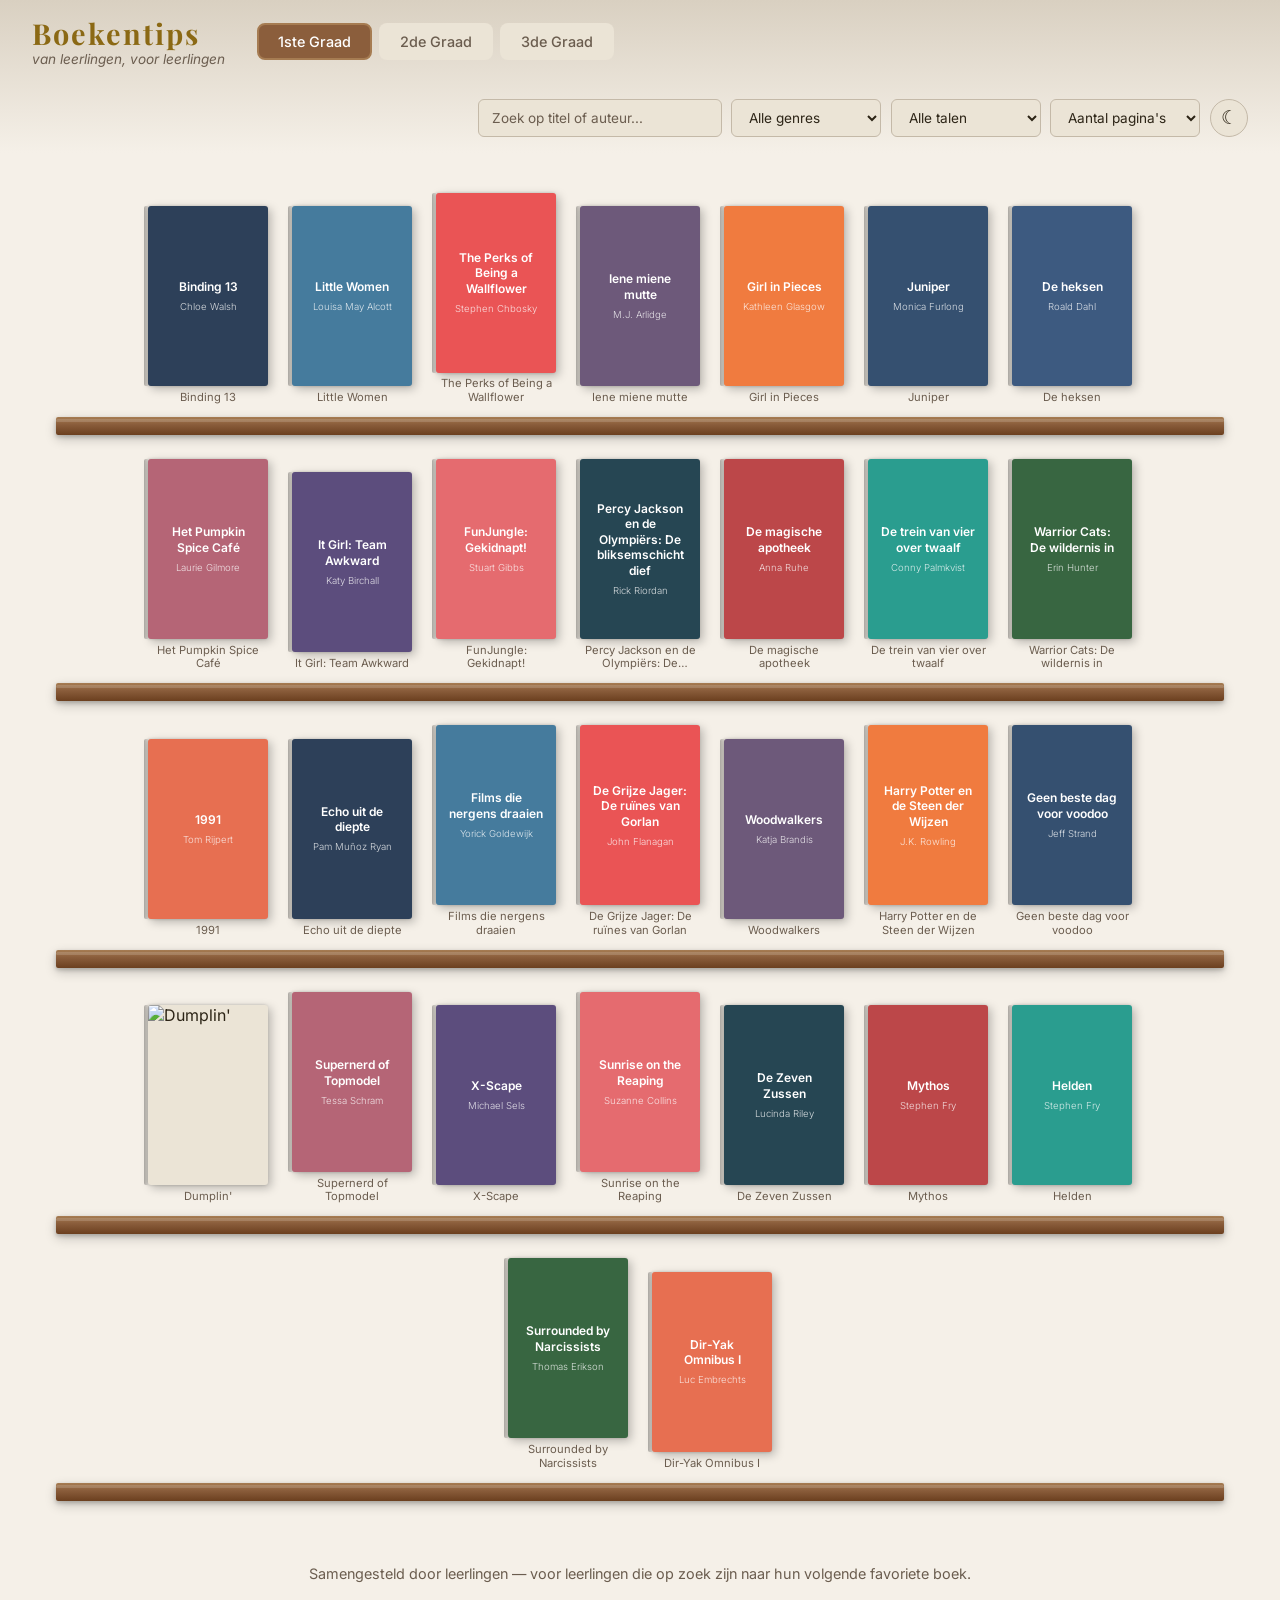
==== index.html @ bcfa1c37 "Initial commit: bookshelf project with dark/light theme and filters" ====
<!DOCTYPE html>
<html lang="nl">
<head>
    <meta charset="UTF-8">
    <meta name="viewport" content="width=device-width, initial-scale=1.0">
    <title>Boekentips van leerlingen voor leerlingen</title>
    <link rel="preconnect" href="https://fonts.googleapis.com">
    <link href="https://fonts.googleapis.com/css2?family=Playfair+Display:wght@400;700&family=Inter:wght@300;400;500;600&display=swap" rel="stylesheet">
    <link rel="stylesheet" href="style.css">
</head>
<body>
    <header>
        <div class="header-left">
            <h1>Boekentips</h1>
            <p class="subtitle">van leerlingen, voor leerlingen</p>
        </div>

        <nav class="grade-tabs">
            <button class="tab active" data-grade="graad_1">1ste Graad</button>
            <button class="tab" data-grade="graad_2">2de Graad</button>
            <button class="tab" data-grade="graad_3">3de Graad</button>
        </nav>

        <div class="filters">
            <input type="text" id="search" placeholder="Zoek op titel of auteur..." autocomplete="off">
            <select id="genre-filter">
                <option value="">Alle genres</option>
            </select>
            <select id="language-filter">
                <option value="">Alle talen</option>
            </select>
            <select id="pages-filter">
                <option value="">Aantal pagina's</option>
                <option value="0-199">&lt; 200</option>
                <option value="200-300">200 – 300</option>
                <option value="300-400">300 – 400</option>
                <option value="401-99999">&gt; 400</option>
            </select>
            <button class="theme-toggle" id="theme-toggle" aria-label="Wissel tussen licht en donker thema" title="Thema wisselen">
                &#9790;
            </button>
        </div>
    </header>

    <div class="bookshelf-container">
        <div class="bookshelf" id="bookshelf">
            <!-- Books will be rendered here by JS -->
        </div>
    </div>

    <!-- Book detail modal -->
    <div class="modal-overlay" id="modal-overlay">
        <div class="modal" id="modal">
            <button class="modal-close" id="modal-close">&times;</button>
            <div class="modal-content">
                <div class="modal-cover">
                    <img id="modal-cover-img" src="" alt="Cover">
                </div>
                <div class="modal-info">
                    <h2 id="modal-title"></h2>
                    <p class="modal-author" id="modal-author"></p>
                    <div class="modal-meta">
                        <span class="meta-item" id="modal-pages"></span>
                        <span class="meta-item" id="modal-year"></span>
                        <span class="meta-item" id="modal-language"></span>
                    </div>
                    <div class="modal-genre" id="modal-genre"></div>
                    <p class="modal-synopsis" id="modal-synopsis"></p>
                    <p class="modal-publisher" id="modal-publisher"></p>
                    <p class="modal-isbn" id="modal-isbn"></p>
                </div>
            </div>
        </div>
    </div>

    <footer>
        <p>Samengesteld door leerlingen &mdash; voor leerlingen die op zoek zijn naar hun volgende favoriete boek.</p>
    </footer>

    <script src="data/graad_1.js"></script>
    <script src="data/graad_2.js"></script>
    <script src="data/graad_3.js"></script>
    <script src="app.js"></script>
</body>
</html>
---- style.css ----
* {
    margin: 0;
    padding: 0;
    box-sizing: border-box;
}

/* Dark theme (default) */
:root {
    color-scheme: light dark;
    --shelf-wood: #8B5E3C;
    --shelf-wood-dark: #6B3F1F;
    --shelf-wood-light: #A67C52;
    --bg: #1a1a2e;
    --bg-light: #16213e;
    --header-bg-start: #0f0f23;
    --text: #f0e6d3;
    --text-muted: #a89b8c;
    --accent: #e2b04a;
    --accent-hover: #f0c36d;
    --border: #333;
    --modal-border: #2a2a4a;
    --overlay-bg: rgba(0,0,0,0.75);
    --meta-bg: rgba(255,255,255,0.08);
    --close-hover-bg: rgba(255,255,255,0.1);
    --plank-shadow: rgba(0,0,0,0.4);
    --book-shadow: rgba(0,0,0,0.5);
}

/* Light theme */
[data-theme="light"] {
    --bg: #f5f0e8;
    --bg-light: #ebe4d6;
    --header-bg-start: #d9d0c1;
    --text: #2c2416;
    --text-muted: #6b5d4f;
    --accent: #8b6914;
    --accent-hover: #a57d1e;
    --border: #c4b9a8;
    --modal-border: #c4b9a8;
    --overlay-bg: rgba(0,0,0,0.45);
    --meta-bg: rgba(0,0,0,0.06);
    --close-hover-bg: rgba(0,0,0,0.08);
    --plank-shadow: rgba(0,0,0,0.2);
    --book-shadow: rgba(0,0,0,0.25);
}

/* Follow system preference when no explicit choice */
@media (prefers-color-scheme: light) {
    :root:not([data-theme="dark"]) {
        --bg: #f5f0e8;
        --bg-light: #ebe4d6;
        --header-bg-start: #d9d0c1;
        --text: #2c2416;
        --text-muted: #6b5d4f;
        --accent: #8b6914;
        --accent-hover: #a57d1e;
        --border: #c4b9a8;
        --modal-border: #c4b9a8;
        --overlay-bg: rgba(0,0,0,0.45);
        --meta-bg: rgba(0,0,0,0.06);
        --close-hover-bg: rgba(0,0,0,0.08);
        --plank-shadow: rgba(0,0,0,0.2);
        --book-shadow: rgba(0,0,0,0.25);
    }
}

body {
    font-family: 'Inter', sans-serif;
    background: var(--bg);
    color: var(--text);
    min-height: 100vh;
}

header {
    display: flex;
    align-items: center;
    gap: 2rem;
    padding: 1rem 2rem;
    background: linear-gradient(180deg, var(--header-bg-start) 0%, var(--bg) 100%);
    flex-wrap: wrap;
}

.header-left {
    flex-shrink: 0;
}

header h1 {
    font-family: 'Playfair Display', serif;
    font-size: 1.8rem;
    color: var(--accent);
    letter-spacing: 2px;
    line-height: 1.2;
}

.subtitle {
    font-size: 0.85rem;
    color: var(--text-muted);
    font-style: italic;
}

/* Grade tabs */
.grade-tabs {
    display: flex;
    gap: 0.4rem;
    flex-shrink: 0;
}

.tab {
    background: var(--bg-light);
    color: var(--text-muted);
    border: 2px solid transparent;
    padding: 0.5rem 1.2rem;
    font-size: 0.9rem;
    font-family: 'Inter', sans-serif;
    font-weight: 500;
    border-radius: 8px;
    cursor: pointer;
    transition: all 0.2s;
    white-space: nowrap;
}

.tab:hover {
    color: var(--text);
    border-color: var(--shelf-wood-light);
}

.tab.active {
    background: var(--shelf-wood);
    color: #fff;
    border-color: var(--shelf-wood-light);
}

/* Filters */
.filters {
    display: flex;
    gap: 0.6rem;
    flex-wrap: wrap;
    margin-left: auto;
}

.filters input,
.filters select {
    background: var(--bg-light);
    color: var(--text);
    border: 1px solid var(--border);
    padding: 0.5rem 0.8rem;
    border-radius: 6px;
    font-size: 0.85rem;
    font-family: 'Inter', sans-serif;
    min-width: 150px;
}

.filters input::placeholder {
    color: var(--text-muted);
}

.filters input:focus,
.filters select:focus {
    outline: none;
    border-color: var(--accent);
}

/* Theme toggle */
.theme-toggle {
    background: var(--bg-light);
    border: 1px solid var(--border);
    color: var(--text);
    width: 38px;
    height: 38px;
    border-radius: 50%;
    cursor: pointer;
    display: flex;
    align-items: center;
    justify-content: center;
    font-size: 1.2rem;
    flex-shrink: 0;
    transition: background 0.2s, border-color 0.2s;
    line-height: 1;
}

.theme-toggle:hover {
    border-color: var(--accent);
}

/* Bookshelf */
.bookshelf-container {
    max-width: 1200px;
    margin: 1rem auto;
    padding: 0 1rem;
}

.bookshelf {
    display: flex;
    flex-wrap: wrap;
    gap: 0;
    position: relative;
}

/* Shelf row */
.shelf-row {
    width: 100%;
    display: flex;
    flex-direction: column;
    margin-bottom: 0;
}

.shelf-books {
    display: flex;
    flex-wrap: wrap;
    justify-content: center;
    gap: 1.5rem;
    padding: 1.5rem 2rem 0.8rem;
    min-height: 220px;
    align-items: flex-end;
}

.shelf-plank {
    width: 100%;
    height: 18px;
    background: linear-gradient(180deg, var(--shelf-wood-light) 0%, var(--shelf-wood) 40%, var(--shelf-wood-dark) 100%);
    border-radius: 2px;
    box-shadow: 0 4px 12px var(--plank-shadow), 0 2px 4px var(--plank-shadow);
    position: relative;
}

.shelf-plank::after {
    content: '';
    position: absolute;
    top: 2px;
    left: 0;
    right: 0;
    height: 3px;
    background: rgba(255,255,255,0.15);
    border-radius: 2px;
}

/* Book card */
.book-card {
    width: 120px;
    cursor: pointer;
    transition: transform 0.25s ease;
    position: relative;
}

.book-card:hover {
    transform: translateY(-10px) scale(1.05);
    z-index: 10;
}

.book-cover {
    width: 120px;
    height: 180px;
    border-radius: 3px;
    box-shadow: 3px 3px 10px var(--book-shadow), -1px 0 3px rgba(0,0,0,0.2);
    object-fit: cover;
    display: block;
    background: var(--bg-light);
}

.book-spine {
    position: absolute;
    left: -4px;
    top: 0;
    width: 4px;
    height: 180px;
    background: linear-gradient(90deg, rgba(0,0,0,0.3), rgba(0,0,0,0.05));
    border-radius: 2px 0 0 2px;
}

.book-label {
    text-align: center;
    margin-top: 0.3rem;
    font-size: 0.7rem;
    color: var(--text-muted);
    line-height: 1.2;
    max-width: 120px;
    overflow: hidden;
    display: -webkit-box;
    -webkit-line-clamp: 2;
    -webkit-box-orient: vertical;
}

/* Placeholder cover for books without cover image */
.book-cover-placeholder {
    width: 120px;
    height: 180px;
    border-radius: 3px;
    box-shadow: 3px 3px 10px var(--book-shadow), -1px 0 3px rgba(0,0,0,0.2);
    display: flex;
    flex-direction: column;
    align-items: center;
    justify-content: center;
    padding: 0.8rem;
    text-align: center;
    font-size: 0.75rem;
    font-weight: 600;
    line-height: 1.3;
    color: #fff;
}

.placeholder-author {
    font-size: 0.6rem;
    font-weight: 300;
    margin-top: 0.4rem;
    opacity: 0.8;
}

/* Modal */
.modal-overlay {
    display: none;
    position: fixed;
    top: 0;
    left: 0;
    right: 0;
    bottom: 0;
    background: var(--overlay-bg);
    z-index: 1000;
    justify-content: center;
    align-items: center;
    padding: 2rem;
}

.modal-overlay.active {
    display: flex;
}

.modal {
    background: var(--bg-light);
    border-radius: 16px;
    max-width: 700px;
    width: 100%;
    max-height: 90vh;
    overflow-y: auto;
    position: relative;
    box-shadow: 0 20px 60px rgba(0,0,0,0.5);
    border: 1px solid var(--modal-border);
}

.modal-close {
    position: absolute;
    top: 1rem;
    right: 1rem;
    background: none;
    border: none;
    color: var(--text-muted);
    font-size: 1.8rem;
    cursor: pointer;
    z-index: 10;
    width: 36px;
    height: 36px;
    display: flex;
    align-items: center;
    justify-content: center;
    border-radius: 50%;
    transition: all 0.2s;
}

.modal-close:hover {
    background: var(--close-hover-bg);
    color: var(--text);
}

.modal-content {
    display: flex;
    gap: 2rem;
    padding: 2rem;
}

.modal-cover {
    flex-shrink: 0;
}

.modal-cover img {
    width: 180px;
    height: auto;
    border-radius: 6px;
    box-shadow: 4px 4px 16px rgba(0,0,0,0.4);
}

.modal-info {
    flex: 1;
    min-width: 0;
}

.modal-info h2 {
    font-family: 'Playfair Display', serif;
    font-size: 1.6rem;
    color: var(--accent);
    margin-bottom: 0.3rem;
    line-height: 1.3;
}

.modal-author {
    font-size: 1.05rem;
    color: var(--text-muted);
    margin-bottom: 1rem;
}

.modal-meta {
    display: flex;
    gap: 1rem;
    flex-wrap: wrap;
    margin-bottom: 1rem;
}

.meta-item {
    background: var(--meta-bg);
    padding: 0.3rem 0.8rem;
    border-radius: 20px;
    font-size: 0.85rem;
    color: var(--text-muted);
}

.meta-item:empty {
    display: none;
}

.modal-genre {
    margin-bottom: 1rem;
}

.modal-genre span {
    display: inline-block;
    background: var(--shelf-wood);
    color: #fff;
    padding: 0.25rem 0.7rem;
    border-radius: 12px;
    font-size: 0.8rem;
    margin-right: 0.4rem;
    margin-bottom: 0.3rem;
}

.modal-synopsis {
    font-size: 0.95rem;
    line-height: 1.7;
    color: var(--text);
    margin-bottom: 1rem;
}

.modal-synopsis:empty {
    display: none;
}

.modal-publisher {
    font-size: 0.85rem;
    color: var(--text-muted);
    margin-bottom: 0.5rem;
}

.modal-publisher:empty {
    display: none;
}

.modal-isbn {
    font-size: 0.8rem;
    color: var(--text-muted);
}

.modal-isbn:empty {
    display: none;
}

/* No results */
.no-results {
    text-align: center;
    padding: 3rem;
    color: var(--text-muted);
    font-size: 1.1rem;
    width: 100%;
}

/* Footer */
footer {
    text-align: center;
    padding: 3rem 1rem;
    color: var(--text-muted);
    font-size: 0.9rem;
}

/* Responsive */
@media (max-width: 900px) {
    header {
        flex-direction: column;
        align-items: center;
        text-align: center;
        gap: 0.8rem;
        padding: 1rem;
    }

    .header-left {
        width: 100%;
    }

    .filters {
        margin-left: 0;
        justify-content: center;
    }
}

@media (max-width: 600px) {
    header h1 {
        font-size: 1.5rem;
    }

    .modal-content {
        flex-direction: column;
        align-items: center;
        text-align: center;
    }

    .modal-meta {
        justify-content: center;
    }

    .shelf-books {
        gap: 1rem;
        padding: 1rem;
    }

    .book-card {
        width: 90px;
    }

    .book-cover,
    .book-cover-placeholder {
        width: 90px;
        height: 135px;
    }

    .book-spine {
        height: 135px;
    }

    .book-label {
        max-width: 90px;
        font-size: 0.6rem;
    }

    .filters {
        flex-direction: column;
        align-items: center;
    }

    .filters input,
    .filters select {
        width: 100%;
        max-width: 300px;
    }
}
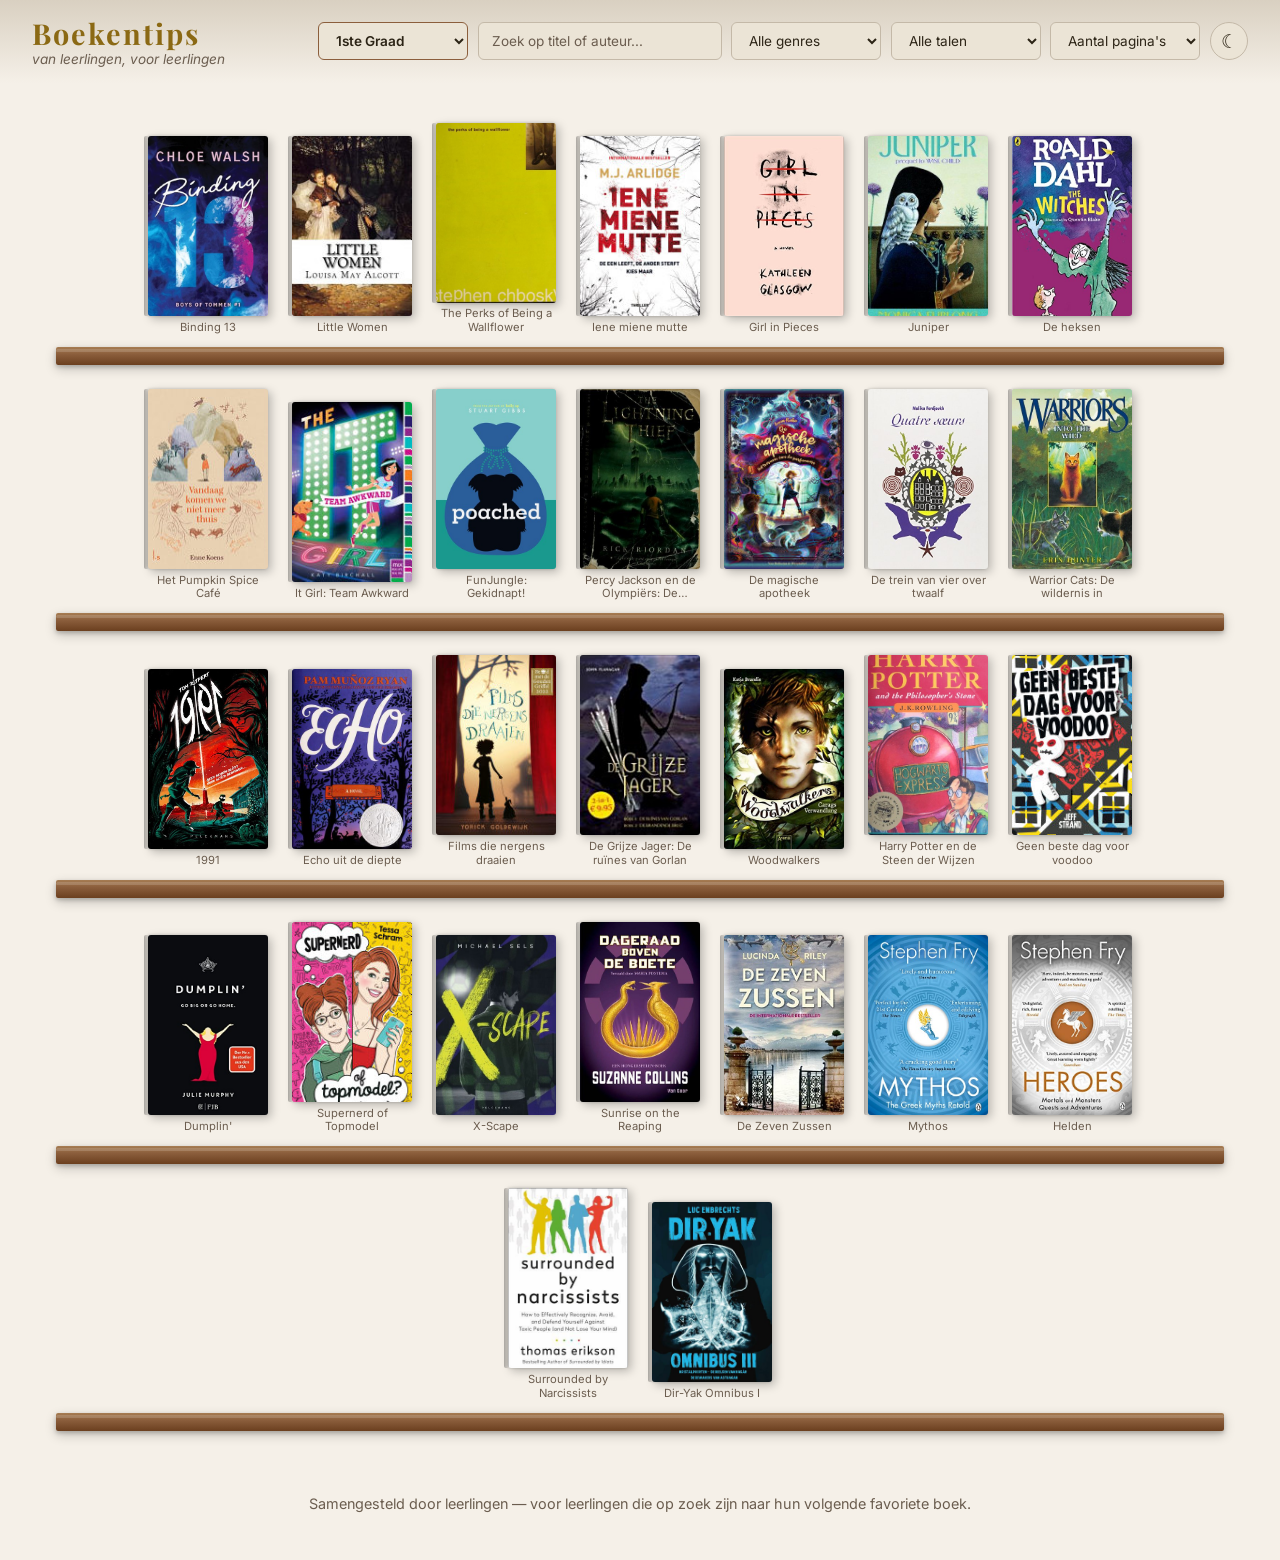
==== commit cbfaa5f0: "Add book covers, sync script, and clean up data pipeline - Add local cover images for all books - Ad" ====
--- a/index.html
+++ b/index.html
@@ -15,13 +15,12 @@
             <p class="subtitle">van leerlingen, voor leerlingen</p>
         </div>
 
-        <nav class="grade-tabs">
-            <button class="tab active" data-grade="graad_1">1ste Graad</button>
-            <button class="tab" data-grade="graad_2">2de Graad</button>
-            <button class="tab" data-grade="graad_3">3de Graad</button>
-        </nav>
-
         <div class="filters">
+            <select id="grade-select">
+                <option value="graad_1">1ste Graad</option>
+                <option value="graad_2">2de Graad</option>
+                <option value="graad_3">3de Graad</option>
+            </select>
             <input type="text" id="search" placeholder="Zoek op titel of auteur..." autocomplete="off">
             <select id="genre-filter">
                 <option value="">Alle genres</option>
@@ -55,19 +54,20 @@
             <div class="modal-content">
                 <div class="modal-cover">
                     <img id="modal-cover-img" src="" alt="Cover">
-                </div>
-                <div class="modal-info">
-                    <h2 id="modal-title"></h2>
-                    <p class="modal-author" id="modal-author"></p>
                     <div class="modal-meta">
                         <span class="meta-item" id="modal-pages"></span>
                         <span class="meta-item" id="modal-year"></span>
                         <span class="meta-item" id="modal-language"></span>
                     </div>
                     <div class="modal-genre" id="modal-genre"></div>
-                    <p class="modal-synopsis" id="modal-synopsis"></p>
                     <p class="modal-publisher" id="modal-publisher"></p>
                     <p class="modal-isbn" id="modal-isbn"></p>
+                    <a class="modal-publisher-link" id="modal-publisher-link" href="#" target="_blank" rel="noopener noreferrer" style="display:none">Bekijk bij uitgever</a>
+                </div>
+                <div class="modal-info">
+                    <h2 id="modal-title"></h2>
+                    <p class="modal-author" id="modal-author"></p>
+                    <p class="modal-synopsis" id="modal-synopsis"></p>
                 </div>
             </div>
         </div>
--- a/style.css
+++ b/style.css
@@ -98,36 +98,10 @@
     font-style: italic;
 }
 
-/* Grade tabs */
-.grade-tabs {
-    display: flex;
-    gap: 0.4rem;
-    flex-shrink: 0;
-}
-
-.tab {
-    background: var(--bg-light);
-    color: var(--text-muted);
-    border: 2px solid transparent;
-    padding: 0.5rem 1.2rem;
-    font-size: 0.9rem;
-    font-family: 'Inter', sans-serif;
-    font-weight: 500;
-    border-radius: 8px;
-    cursor: pointer;
-    transition: all 0.2s;
-    white-space: nowrap;
-}
-
-.tab:hover {
-    color: var(--text);
-    border-color: var(--shelf-wood-light);
-}
-
-.tab.active {
-    background: var(--shelf-wood);
-    color: #fff;
-    border-color: var(--shelf-wood-light);
+/* Grade selector styled like other filters */
+#grade-select {
+    font-weight: 600;
+    border-color: var(--shelf-wood);
 }
 
 /* Filters */
@@ -368,6 +342,20 @@
 
 .modal-cover {
     flex-shrink: 0;
+    display: flex;
+    flex-direction: column;
+    align-items: flex-start;
+    gap: 0.5rem;
+    width: 200px;
+}
+
+.modal-cover .modal-meta {
+    margin-top: 0.5rem;
+    margin-bottom: 0;
+}
+
+.modal-cover .modal-genre {
+    margin-bottom: 0.5rem;
 }
 
 .modal-cover img {
@@ -444,7 +432,8 @@
 .modal-publisher {
     font-size: 0.85rem;
     color: var(--text-muted);
-    margin-bottom: 0.5rem;
+    margin-top: 0.25rem;
+    margin-bottom: 0;
 }
 
 .modal-publisher:empty {
@@ -458,6 +447,23 @@
 
 .modal-isbn:empty {
     display: none;
+}
+
+.modal-publisher-link {
+    display: inline-block;
+    margin-top: 0.25rem;
+    padding: 0.45rem 1rem;
+    background: var(--accent);
+    color: #1a1a2e;
+    text-decoration: none;
+    border-radius: 4px;
+    font-size: 0.85rem;
+    font-weight: 500;
+    transition: background 0.2s;
+}
+
+.modal-publisher-link:hover {
+    background: var(--accent-hover);
 }
 
 /* No results */
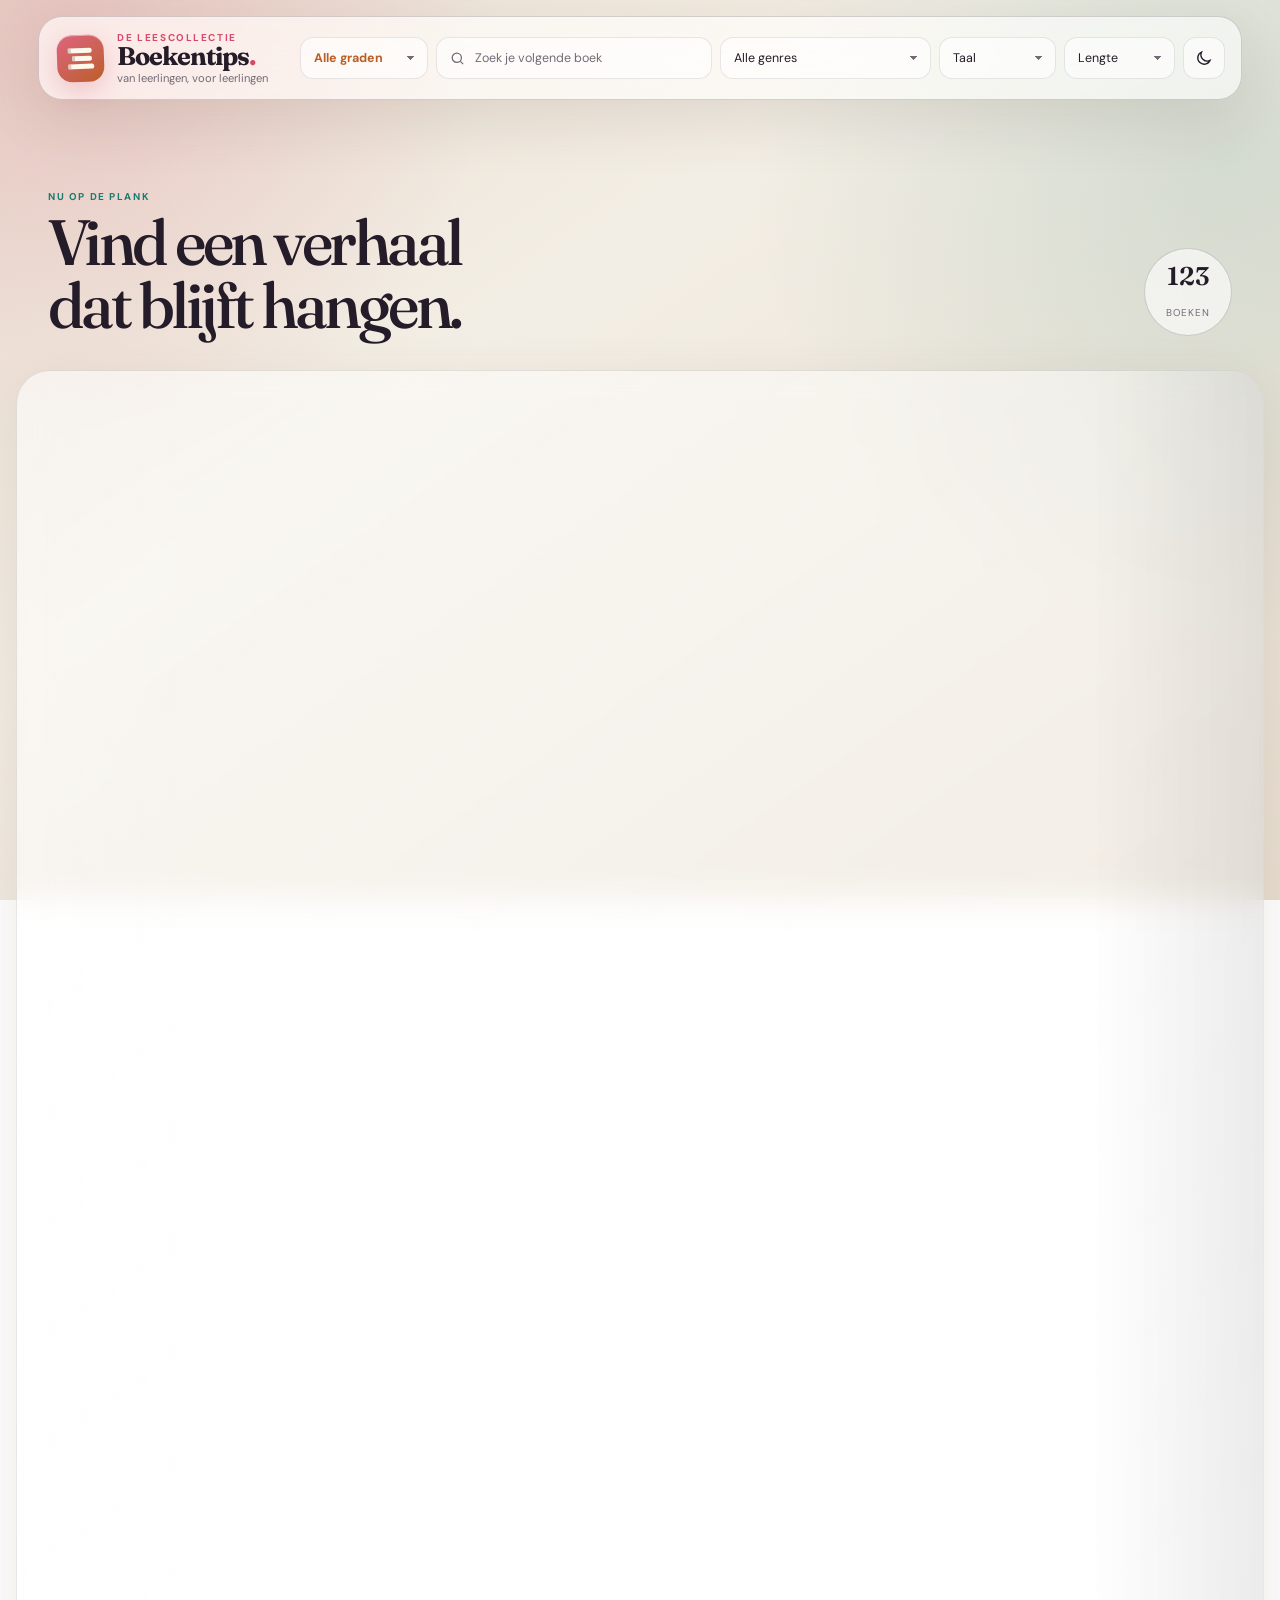
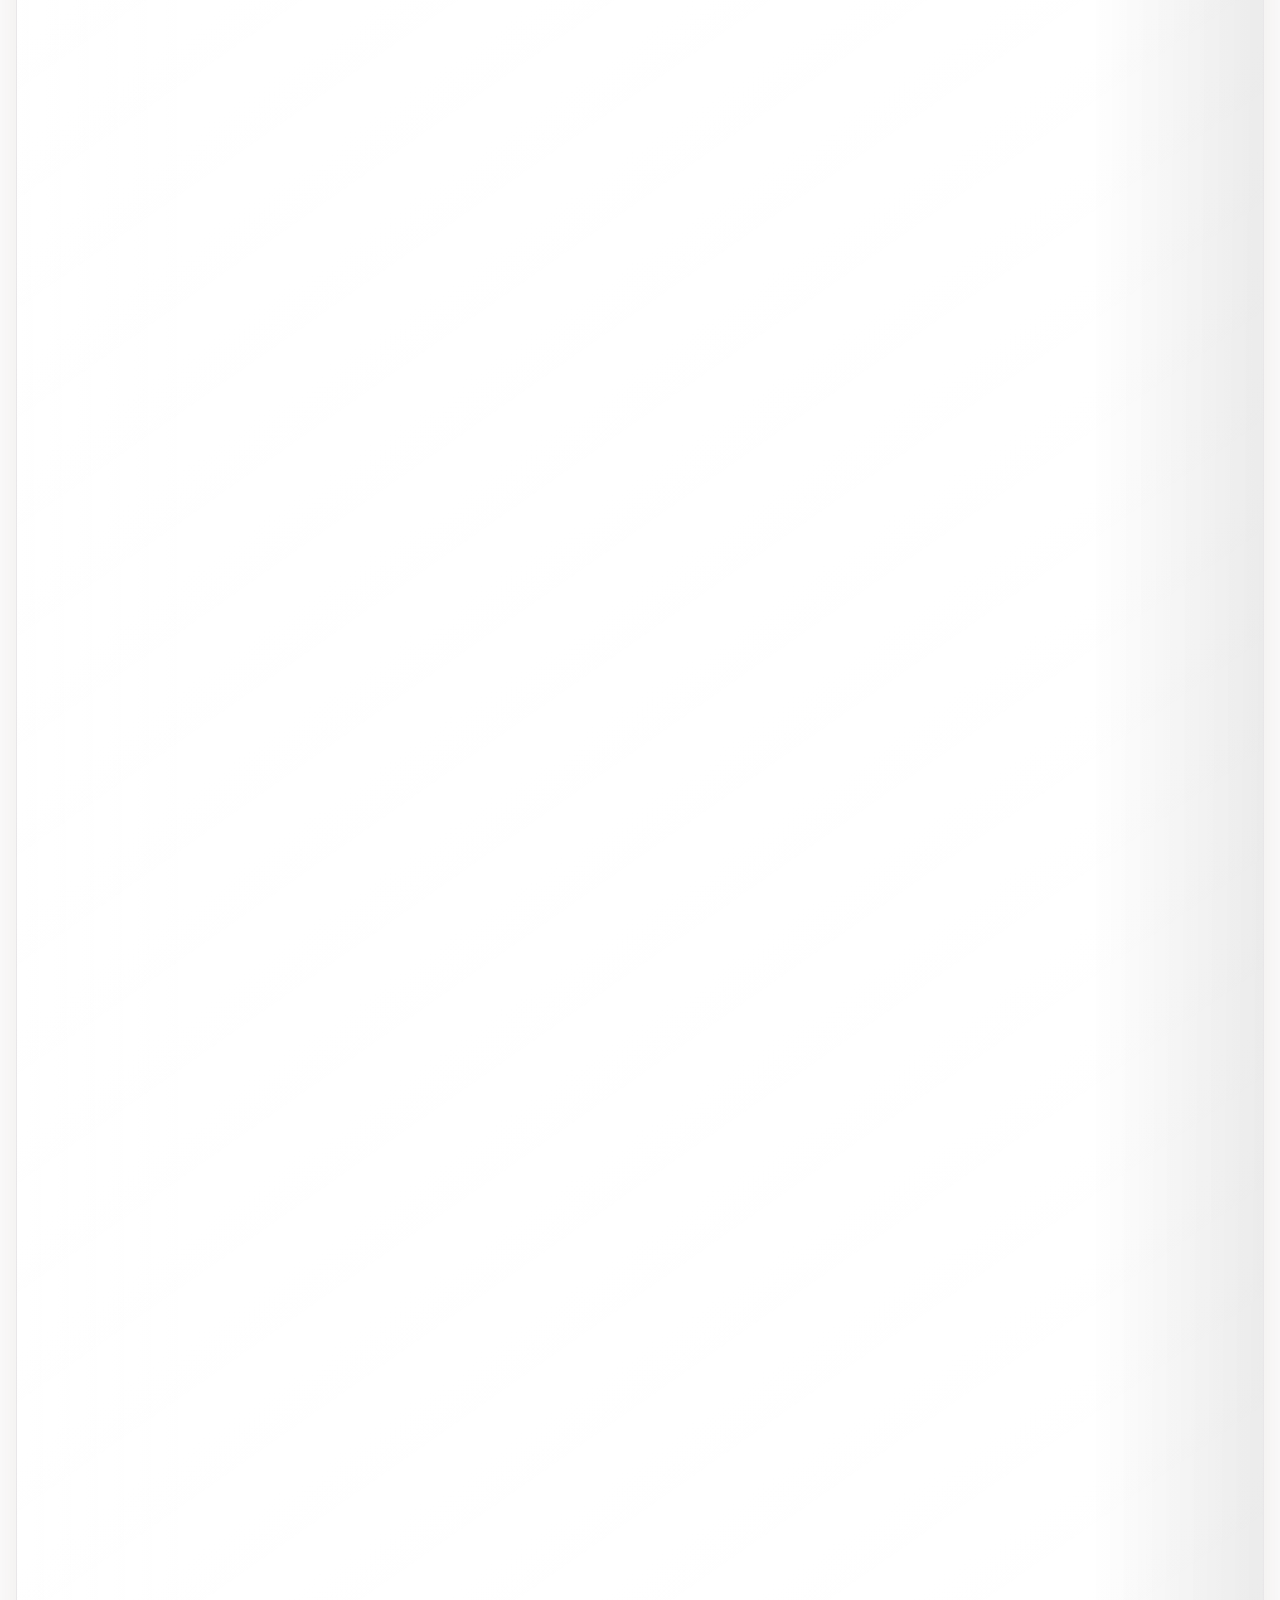
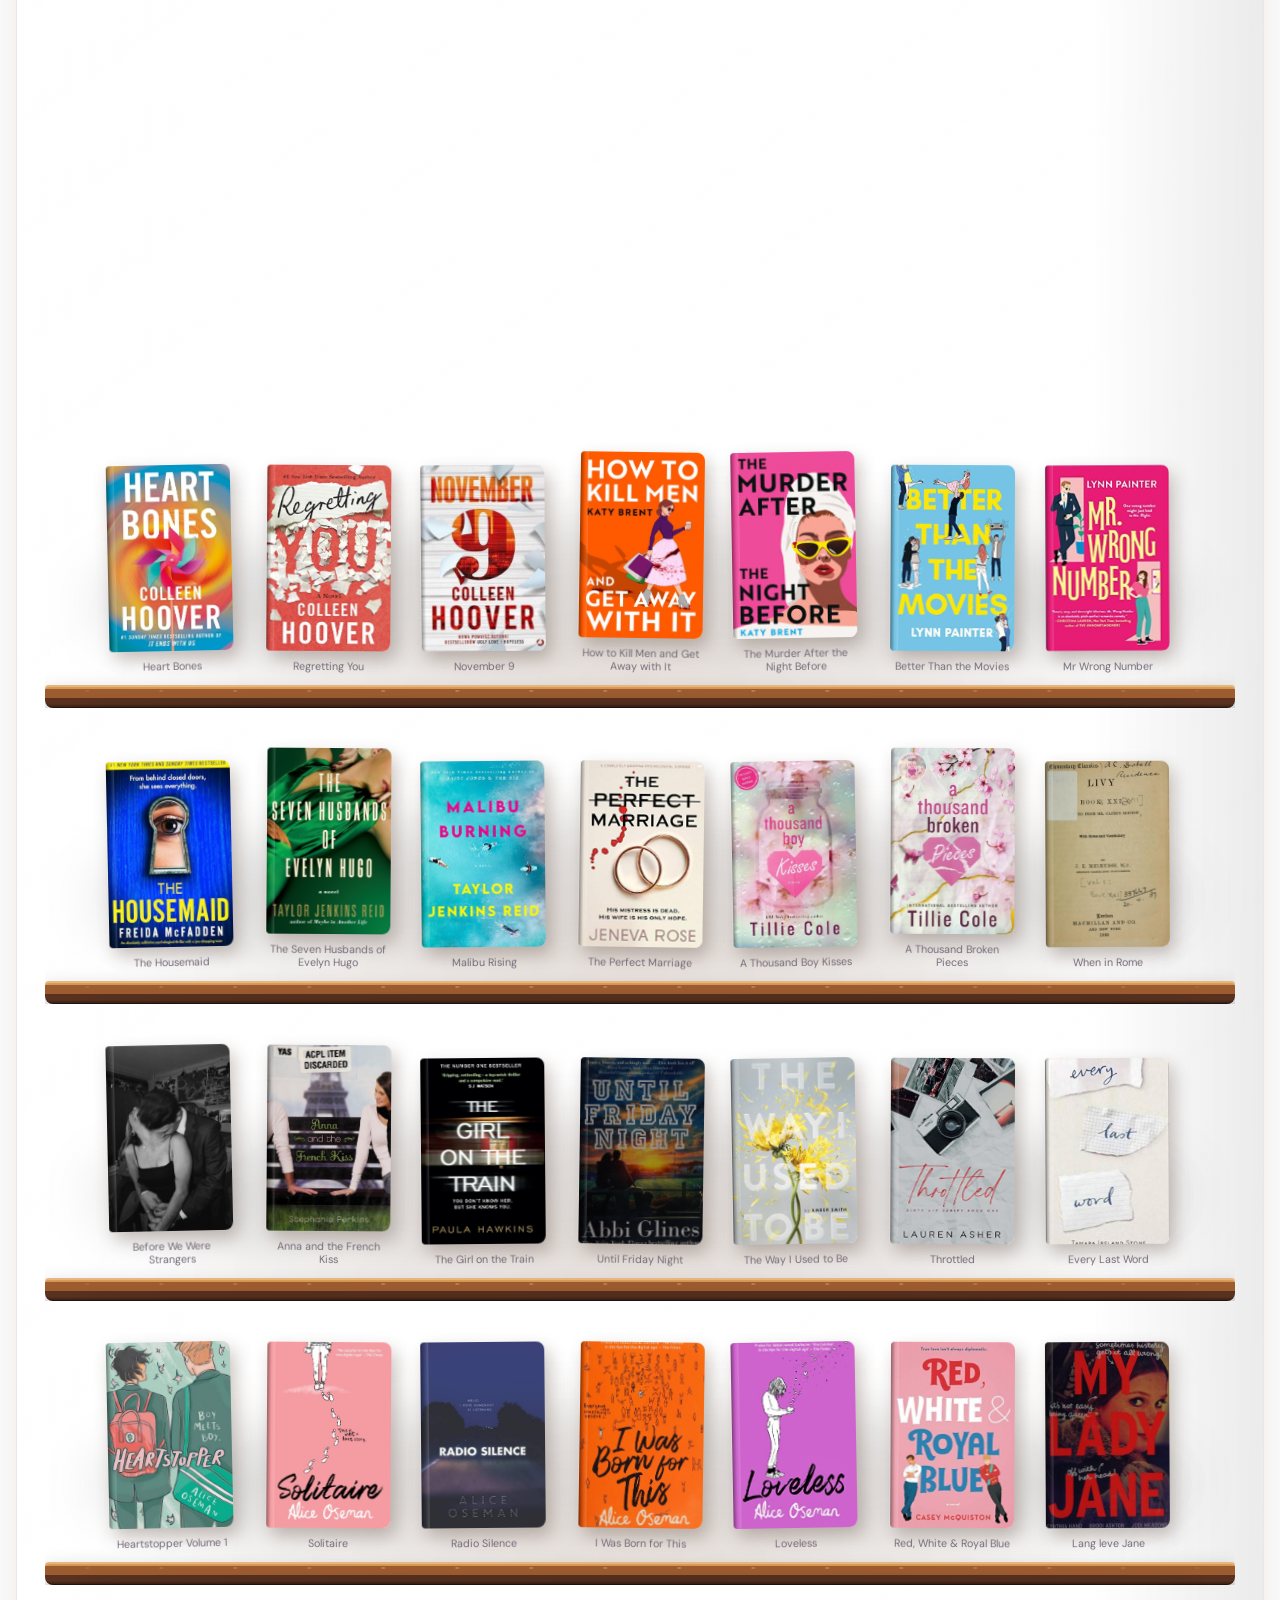
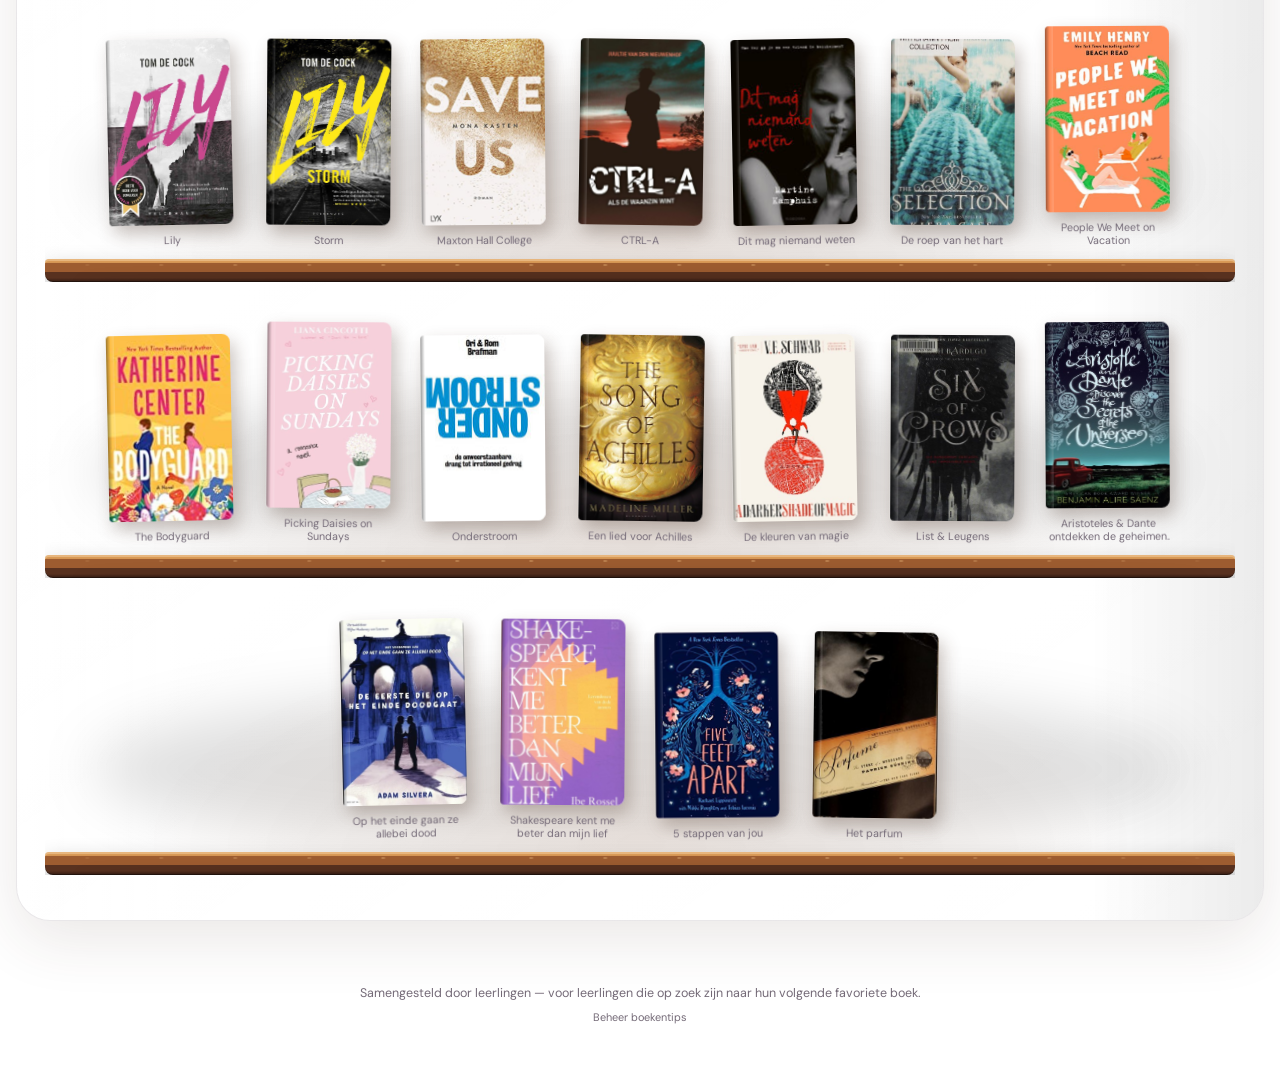
==== commit 2a0386d4: "Laatste wijzigingen" ====
--- a/index.html
+++ b/index.html
@@ -5,81 +5,126 @@
     <meta name="viewport" content="width=device-width, initial-scale=1.0">
     <title>Boekentips van leerlingen voor leerlingen</title>
     <link rel="preconnect" href="https://fonts.googleapis.com">
-    <link href="https://fonts.googleapis.com/css2?family=Playfair+Display:wght@400;700&family=Inter:wght@300;400;500;600&display=swap" rel="stylesheet">
+    <link href="https://fonts.googleapis.com/css2?family=DM+Sans:wght@400;500;600;700&family=Fraunces:opsz,wght@9..144,500;9..144,650&display=swap" rel="stylesheet">
     <link rel="stylesheet" href="style.css">
 </head>
 <body>
-    <header>
+    <header class="site-header">
+        <div class="header-glass">
         <div class="header-left">
-            <h1>Boekentips</h1>
-            <p class="subtitle">van leerlingen, voor leerlingen</p>
+            <div class="brand-mark" aria-hidden="true"><span></span><span></span><span></span></div>
+            <div>
+                <p class="brand-kicker">De leescollectie</p>
+                <h1>Boekentips<span>.</span></h1>
+                <p class="subtitle">van leerlingen, voor leerlingen</p>
+            </div>
         </div>
 
         <div class="filters">
-            <select id="grade-select">
+            <label class="filter-field filter-grade"><span class="sr-only">Graad</span><select id="grade-select">
+                <option value="all">Alle graden</option>
                 <option value="graad_1">1ste Graad</option>
                 <option value="graad_2">2de Graad</option>
                 <option value="graad_3">3de Graad</option>
-            </select>
-            <input type="text" id="search" placeholder="Zoek op titel of auteur..." autocomplete="off">
-            <select id="genre-filter">
+            </select></label>
+            <label class="filter-field search-field">
+                <svg aria-hidden="true" viewBox="0 0 24 24"><circle cx="11" cy="11" r="6.5"></circle><path d="m16 16 4 4"></path></svg>
+                <span class="sr-only">Zoeken</span>
+                <input type="text" id="search" placeholder="Zoek je volgende boek" autocomplete="off">
+            </label>
+            <label class="filter-field"><span class="sr-only">Genre</span><select id="genre-filter">
                 <option value="">Alle genres</option>
-            </select>
-            <select id="language-filter">
-                <option value="">Alle talen</option>
-            </select>
-            <select id="pages-filter">
-                <option value="">Aantal pagina's</option>
+            </select></label>
+            <label class="filter-field compact-filter"><span class="sr-only">Oorspronkelijke taal</span><select id="language-filter">
+                <option value="">Taal</option>
+            </select></label>
+            <label class="filter-field compact-filter"><span class="sr-only">Aantal pagina's</span><select id="pages-filter">
+                <option value="">Lengte</option>
                 <option value="0-199">&lt; 200</option>
                 <option value="200-300">200 – 300</option>
                 <option value="300-400">300 – 400</option>
                 <option value="401-99999">&gt; 400</option>
-            </select>
-            <button class="theme-toggle" id="theme-toggle" aria-label="Wissel tussen licht en donker thema" title="Thema wisselen">
-                &#9790;
-            </button>
+            </select></label>
+            <button class="clear-filters" id="clear-filters" type="button">Wis filters</button>
+            <button class="theme-toggle" id="theme-toggle" type="button" aria-label="Wissel tussen licht en donker thema" title="Thema wisselen"></button>
+        </div>
         </div>
     </header>
 
     <div class="bookshelf-container">
+        <div class="collection-intro">
+            <div>
+                <p class="section-kicker">Nu op de plank</p>
+                <h2>Vind een verhaal dat blijft hangen.</h2>
+            </div>
+            <div class="collection-count" aria-live="polite"><span id="results-count">0</span><span>boeken</span></div>
+        </div>
         <div class="bookshelf" id="bookshelf">
             <!-- Books will be rendered here by JS -->
         </div>
     </div>
 
-    <!-- Book detail modal -->
-    <div class="modal-overlay" id="modal-overlay">
-        <div class="modal" id="modal">
-            <button class="modal-close" id="modal-close">&times;</button>
-            <div class="modal-content">
-                <div class="modal-cover">
-                    <img id="modal-cover-img" src="" alt="Cover">
-                    <div class="modal-meta">
+    <!-- Book detail: dialog on desktop, native-feeling detail sheet on mobile -->
+    <div class="modal-overlay" id="modal-overlay" aria-hidden="true">
+        <section class="modal" id="modal" role="dialog" aria-modal="true" aria-labelledby="modal-title" tabindex="-1">
+            <div class="modal-handle" aria-hidden="true"></div>
+            <button class="modal-close" id="modal-close" type="button" aria-label="Boekdetail sluiten">
+                <svg aria-hidden="true" viewBox="0 0 24 24">
+                    <path d="M7 7l10 10M17 7 7 17"></path>
+                </svg>
+            </button>
+
+            <div class="modal-content" id="modal-content">
+                <div class="modal-hero">
+                    <img class="modal-ambient" id="modal-ambient-img" src="" alt="" aria-hidden="true">
+                    <div class="modal-cover-frame">
+                        <img id="modal-cover-img" src="" alt="">
+                        <div class="modal-cover-fallback" id="modal-cover-fallback" aria-hidden="true"></div>
+                    </div>
+                </div>
+
+                <div class="modal-info">
+                    <div class="modal-heading">
+                        <p class="modal-eyebrow">Boekdetail</p>
+                        <h2 id="modal-title"></h2>
+                        <p class="modal-author" id="modal-author"></p>
+                    </div>
+
+                    <div class="modal-meta" aria-label="Boekgegevens">
                         <span class="meta-item" id="modal-pages"></span>
                         <span class="meta-item" id="modal-year"></span>
                         <span class="meta-item" id="modal-language"></span>
                     </div>
-                    <div class="modal-genre" id="modal-genre"></div>
-                    <p class="modal-publisher" id="modal-publisher"></p>
-                    <p class="modal-isbn" id="modal-isbn"></p>
-                    <a class="modal-publisher-link" id="modal-publisher-link" href="#" target="_blank" rel="noopener noreferrer" style="display:none">Bekijk bij uitgever</a>
-                </div>
-                <div class="modal-info">
-                    <h2 id="modal-title"></h2>
-                    <p class="modal-author" id="modal-author"></p>
-                    <p class="modal-synopsis" id="modal-synopsis"></p>
+                    <div class="modal-genre" id="modal-genre" aria-label="Genres"></div>
+
+                    <div class="modal-summary">
+                        <h3>Waar gaat het over?</h3>
+                        <p class="modal-synopsis" id="modal-synopsis"></p>
+                    </div>
+
+                    <div class="modal-publication">
+                        <div>
+                            <p class="modal-publisher" id="modal-publisher"></p>
+                            <p class="modal-isbn" id="modal-isbn"></p>
+                        </div>
+                        <a class="modal-publisher-link" id="modal-publisher-link" href="#" target="_blank" rel="noopener noreferrer" style="display:none">
+                            <span>Bekijk bij uitgever</span>
+                            <svg aria-hidden="true" viewBox="0 0 24 24">
+                                <path d="M7 17 17 7M9 7h8v8"></path>
+                            </svg>
+                        </a>
+                    </div>
                 </div>
             </div>
-        </div>
+        </section>
     </div>
 
     <footer>
         <p>Samengesteld door leerlingen &mdash; voor leerlingen die op zoek zijn naar hun volgende favoriete boek.</p>
+        <a class="admin-link" href="admin.html">Beheer boekentips</a>
     </footer>
 
-    <script src="data/graad_1.js"></script>
-    <script src="data/graad_2.js"></script>
-    <script src="data/graad_3.js"></script>
+    <script src="data/books.js"></script>
     <script src="app.js"></script>
 </body>
 </html>
--- a/style.css
+++ b/style.css
@@ -1,555 +1,269 @@
-* {
-    margin: 0;
-    padding: 0;
-    box-sizing: border-box;
-}
-
-/* Dark theme (default) */
+* { margin: 0; padding: 0; box-sizing: border-box; }
+
 :root {
-    color-scheme: light dark;
-    --shelf-wood: #8B5E3C;
-    --shelf-wood-dark: #6B3F1F;
-    --shelf-wood-light: #A67C52;
-    --bg: #1a1a2e;
-    --bg-light: #16213e;
-    --header-bg-start: #0f0f23;
-    --text: #f0e6d3;
-    --text-muted: #a89b8c;
-    --accent: #e2b04a;
-    --accent-hover: #f0c36d;
-    --border: #333;
-    --modal-border: #2a2a4a;
-    --overlay-bg: rgba(0,0,0,0.75);
-    --meta-bg: rgba(255,255,255,0.08);
-    --close-hover-bg: rgba(255,255,255,0.1);
-    --plank-shadow: rgba(0,0,0,0.4);
-    --book-shadow: rgba(0,0,0,0.5);
-}
-
-/* Light theme */
+    color-scheme: dark;
+    --bg: #100e18;
+    --bg-deep: #090811;
+    --surface: rgba(32, 28, 43, 0.66);
+    --surface-solid: #201c2b;
+    --surface-raised: rgba(48, 42, 61, 0.72);
+    --text: #fffaf3;
+    --text-muted: #aaa4b5;
+    --accent: #ffb25d;
+    --accent-hot: #ff6b87;
+    --accent-cool: #8fe6d4;
+    --line: rgba(255,255,255,0.11);
+    --line-bright: rgba(255,255,255,0.19);
+    --glass-shadow: 0 22px 70px rgba(0,0,0,.28);
+    --wood-top: #d99a57;
+    --wood: #9d5c30;
+    --wood-dark: #58311f;
+    --wood-edge: #321b13;
+    --book-shadow: rgba(0,0,0,.48);
+    --overlay-bg: rgba(7,5,13,.76);
+    --modal-surface: rgba(27,23,38,.92);
+    --modal-surface-raised: #2b2437;
+    --modal-hairline: rgba(255,255,255,.12);
+    --modal-close-bg: rgba(16,13,24,.58);
+    --meta-bg: rgba(255,255,255,.07);
+}
+
 [data-theme="light"] {
-    --bg: #f5f0e8;
-    --bg-light: #ebe4d6;
-    --header-bg-start: #d9d0c1;
-    --text: #2c2416;
-    --text-muted: #6b5d4f;
-    --accent: #8b6914;
-    --accent-hover: #a57d1e;
-    --border: #c4b9a8;
-    --modal-border: #c4b9a8;
-    --overlay-bg: rgba(0,0,0,0.45);
-    --meta-bg: rgba(0,0,0,0.06);
-    --close-hover-bg: rgba(0,0,0,0.08);
-    --plank-shadow: rgba(0,0,0,0.2);
-    --book-shadow: rgba(0,0,0,0.25);
-}
-
-/* Follow system preference when no explicit choice */
+    color-scheme: light;
+    --bg: #f3eee5;
+    --bg-deep: #e8ded0;
+    --surface: rgba(255,255,255,.62);
+    --surface-solid: #fffaf3;
+    --surface-raised: rgba(255,255,255,.76);
+    --text: #251c29;
+    --text-muted: #746a77;
+    --accent: #bb5e24;
+    --accent-hot: #d94868;
+    --accent-cool: #197b6f;
+    --line: rgba(54,37,56,.11);
+    --line-bright: rgba(54,37,56,.2);
+    --glass-shadow: 0 20px 60px rgba(75,49,37,.11);
+    --book-shadow: rgba(70,42,29,.28);
+    --overlay-bg: rgba(28,18,32,.52);
+    --modal-surface: rgba(255,250,243,.94);
+    --modal-surface-raised: #ebe0d5;
+    --modal-hairline: rgba(54,37,56,.12);
+    --modal-close-bg: rgba(255,255,255,.7);
+    --meta-bg: rgba(54,37,56,.055);
+}
+
 @media (prefers-color-scheme: light) {
     :root:not([data-theme="dark"]) {
-        --bg: #f5f0e8;
-        --bg-light: #ebe4d6;
-        --header-bg-start: #d9d0c1;
-        --text: #2c2416;
-        --text-muted: #6b5d4f;
-        --accent: #8b6914;
-        --accent-hover: #a57d1e;
-        --border: #c4b9a8;
-        --modal-border: #c4b9a8;
-        --overlay-bg: rgba(0,0,0,0.45);
-        --meta-bg: rgba(0,0,0,0.06);
-        --close-hover-bg: rgba(0,0,0,0.08);
-        --plank-shadow: rgba(0,0,0,0.2);
-        --book-shadow: rgba(0,0,0,0.25);
+        color-scheme: light;
+        --bg: #f3eee5; --bg-deep: #e8ded0; --surface: rgba(255,255,255,.62);
+        --surface-solid: #fffaf3; --surface-raised: rgba(255,255,255,.76);
+        --text: #251c29; --text-muted: #746a77; --accent: #bb5e24;
+        --accent-hot: #d94868; --accent-cool: #197b6f; --line: rgba(54,37,56,.11);
+        --line-bright: rgba(54,37,56,.2); --glass-shadow: 0 20px 60px rgba(75,49,37,.11);
+        --book-shadow: rgba(70,42,29,.28); --overlay-bg: rgba(28,18,32,.52);
+        --modal-surface: rgba(255,250,243,.94); --modal-surface-raised: #ebe0d5;
+        --modal-hairline: rgba(54,37,56,.12); --modal-close-bg: rgba(255,255,255,.7);
+        --meta-bg: rgba(54,37,56,.055);
     }
 }
 
+html { scroll-behavior: smooth; }
+
 body {
-    font-family: 'Inter', sans-serif;
-    background: var(--bg);
+    min-height: 100vh;
+    overflow-x: hidden;
+    font-family: 'DM Sans', sans-serif;
     color: var(--text);
-    min-height: 100vh;
-}
-
-header {
+    background:
+        radial-gradient(circle at 5% 3%, color-mix(in srgb, var(--accent-hot) 18%, transparent), transparent 27rem),
+        radial-gradient(circle at 96% 18%, color-mix(in srgb, var(--accent-cool) 13%, transparent), transparent 30rem),
+        linear-gradient(145deg, var(--bg-deep), var(--bg) 38%, var(--bg-deep));
+    background-attachment: fixed;
+}
+
+body::before {
+    content: '';
+    position: fixed;
+    inset: 0;
+    z-index: -1;
+    pointer-events: none;
+    opacity: .2;
+    background-image: radial-gradient(rgba(255,255,255,.14) .55px, transparent .7px);
+    background-size: 5px 5px;
+}
+
+button, input, select { font: inherit; }
+button, select { cursor: pointer; }
+.sr-only { position: absolute; width: 1px; height: 1px; padding: 0; margin: -1px; overflow: hidden; clip: rect(0,0,0,0); white-space: nowrap; border: 0; }
+
+.site-header { position: sticky; top: 0; z-index: 100; padding: 16px clamp(16px, 3vw, 42px) 0; }
+.header-glass {
+    width: min(1480px, 100%);
+    margin: 0 auto;
     display: flex;
     align-items: center;
     gap: 2rem;
-    padding: 1rem 2rem;
-    background: linear-gradient(180deg, var(--header-bg-start) 0%, var(--bg) 100%);
-    flex-wrap: wrap;
-}
-
-.header-left {
-    flex-shrink: 0;
-}
-
-header h1 {
-    font-family: 'Playfair Display', serif;
-    font-size: 1.8rem;
-    color: var(--accent);
-    letter-spacing: 2px;
-    line-height: 1.2;
-}
-
-.subtitle {
-    font-size: 0.85rem;
-    color: var(--text-muted);
-    font-style: italic;
-}
-
-/* Grade selector styled like other filters */
-#grade-select {
-    font-weight: 600;
-    border-color: var(--shelf-wood);
-}
-
-/* Filters */
-.filters {
-    display: flex;
-    gap: 0.6rem;
-    flex-wrap: wrap;
-    margin-left: auto;
-}
-
-.filters input,
-.filters select {
-    background: var(--bg-light);
-    color: var(--text);
-    border: 1px solid var(--border);
-    padding: 0.5rem 0.8rem;
-    border-radius: 6px;
-    font-size: 0.85rem;
-    font-family: 'Inter', sans-serif;
-    min-width: 150px;
-}
-
-.filters input::placeholder {
-    color: var(--text-muted);
-}
-
-.filters input:focus,
-.filters select:focus {
-    outline: none;
-    border-color: var(--accent);
-}
-
-/* Theme toggle */
-.theme-toggle {
-    background: var(--bg-light);
-    border: 1px solid var(--border);
-    color: var(--text);
-    width: 38px;
-    height: 38px;
-    border-radius: 50%;
-    cursor: pointer;
-    display: flex;
-    align-items: center;
-    justify-content: center;
-    font-size: 1.2rem;
-    flex-shrink: 0;
-    transition: background 0.2s, border-color 0.2s;
-    line-height: 1;
-}
-
-.theme-toggle:hover {
-    border-color: var(--accent);
-}
-
-/* Bookshelf */
-.bookshelf-container {
-    max-width: 1200px;
-    margin: 1rem auto;
-    padding: 0 1rem;
-}
-
-.bookshelf {
-    display: flex;
-    flex-wrap: wrap;
-    gap: 0;
-    position: relative;
-}
-
-/* Shelf row */
-.shelf-row {
-    width: 100%;
-    display: flex;
-    flex-direction: column;
-    margin-bottom: 0;
-}
-
-.shelf-books {
-    display: flex;
-    flex-wrap: wrap;
-    justify-content: center;
-    gap: 1.5rem;
-    padding: 1.5rem 2rem 0.8rem;
-    min-height: 220px;
-    align-items: flex-end;
-}
-
-.shelf-plank {
-    width: 100%;
-    height: 18px;
-    background: linear-gradient(180deg, var(--shelf-wood-light) 0%, var(--shelf-wood) 40%, var(--shelf-wood-dark) 100%);
-    border-radius: 2px;
-    box-shadow: 0 4px 12px var(--plank-shadow), 0 2px 4px var(--plank-shadow);
-    position: relative;
-}
-
-.shelf-plank::after {
-    content: '';
-    position: absolute;
-    top: 2px;
-    left: 0;
-    right: 0;
-    height: 3px;
-    background: rgba(255,255,255,0.15);
-    border-radius: 2px;
-}
-
-/* Book card */
-.book-card {
-    width: 120px;
-    cursor: pointer;
-    transition: transform 0.25s ease;
-    position: relative;
-}
-
-.book-card:hover {
-    transform: translateY(-10px) scale(1.05);
-    z-index: 10;
-}
-
-.book-cover {
-    width: 120px;
-    height: 180px;
-    border-radius: 3px;
-    box-shadow: 3px 3px 10px var(--book-shadow), -1px 0 3px rgba(0,0,0,0.2);
-    object-fit: cover;
-    display: block;
-    background: var(--bg-light);
-}
-
-.book-spine {
-    position: absolute;
-    left: -4px;
-    top: 0;
-    width: 4px;
-    height: 180px;
-    background: linear-gradient(90deg, rgba(0,0,0,0.3), rgba(0,0,0,0.05));
-    border-radius: 2px 0 0 2px;
-}
-
-.book-label {
-    text-align: center;
-    margin-top: 0.3rem;
-    font-size: 0.7rem;
-    color: var(--text-muted);
-    line-height: 1.2;
-    max-width: 120px;
-    overflow: hidden;
-    display: -webkit-box;
-    -webkit-line-clamp: 2;
-    -webkit-box-orient: vertical;
-}
-
-/* Placeholder cover for books without cover image */
-.book-cover-placeholder {
-    width: 120px;
-    height: 180px;
-    border-radius: 3px;
-    box-shadow: 3px 3px 10px var(--book-shadow), -1px 0 3px rgba(0,0,0,0.2);
-    display: flex;
-    flex-direction: column;
-    align-items: center;
-    justify-content: center;
-    padding: 0.8rem;
-    text-align: center;
-    font-size: 0.75rem;
-    font-weight: 600;
-    line-height: 1.3;
-    color: #fff;
-}
-
-.placeholder-author {
-    font-size: 0.6rem;
-    font-weight: 300;
-    margin-top: 0.4rem;
-    opacity: 0.8;
-}
-
-/* Modal */
-.modal-overlay {
-    display: none;
-    position: fixed;
-    top: 0;
-    left: 0;
-    right: 0;
-    bottom: 0;
-    background: var(--overlay-bg);
-    z-index: 1000;
-    justify-content: center;
-    align-items: center;
-    padding: 2rem;
-}
-
-.modal-overlay.active {
-    display: flex;
-}
-
-.modal {
-    background: var(--bg-light);
-    border-radius: 16px;
-    max-width: 700px;
-    width: 100%;
-    max-height: 90vh;
-    overflow-y: auto;
-    position: relative;
-    box-shadow: 0 20px 60px rgba(0,0,0,0.5);
-    border: 1px solid var(--modal-border);
-}
-
-.modal-close {
-    position: absolute;
-    top: 1rem;
-    right: 1rem;
-    background: none;
-    border: none;
-    color: var(--text-muted);
-    font-size: 1.8rem;
-    cursor: pointer;
-    z-index: 10;
-    width: 36px;
-    height: 36px;
-    display: flex;
-    align-items: center;
-    justify-content: center;
-    border-radius: 50%;
-    transition: all 0.2s;
-}
-
-.modal-close:hover {
-    background: var(--close-hover-bg);
-    color: var(--text);
-}
-
-.modal-content {
-    display: flex;
-    gap: 2rem;
-    padding: 2rem;
-}
-
-.modal-cover {
-    flex-shrink: 0;
-    display: flex;
-    flex-direction: column;
-    align-items: flex-start;
-    gap: 0.5rem;
-    width: 200px;
-}
-
-.modal-cover .modal-meta {
-    margin-top: 0.5rem;
-    margin-bottom: 0;
-}
-
-.modal-cover .modal-genre {
-    margin-bottom: 0.5rem;
-}
-
-.modal-cover img {
-    width: 180px;
-    height: auto;
-    border-radius: 6px;
-    box-shadow: 4px 4px 16px rgba(0,0,0,0.4);
-}
-
-.modal-info {
-    flex: 1;
-    min-width: 0;
-}
-
-.modal-info h2 {
-    font-family: 'Playfair Display', serif;
-    font-size: 1.6rem;
-    color: var(--accent);
-    margin-bottom: 0.3rem;
-    line-height: 1.3;
-}
-
-.modal-author {
-    font-size: 1.05rem;
-    color: var(--text-muted);
-    margin-bottom: 1rem;
-}
-
-.modal-meta {
-    display: flex;
-    gap: 1rem;
-    flex-wrap: wrap;
-    margin-bottom: 1rem;
-}
-
-.meta-item {
-    background: var(--meta-bg);
-    padding: 0.3rem 0.8rem;
-    border-radius: 20px;
-    font-size: 0.85rem;
-    color: var(--text-muted);
-}
-
-.meta-item:empty {
-    display: none;
-}
-
-.modal-genre {
-    margin-bottom: 1rem;
-}
-
-.modal-genre span {
-    display: inline-block;
-    background: var(--shelf-wood);
-    color: #fff;
-    padding: 0.25rem 0.7rem;
-    border-radius: 12px;
-    font-size: 0.8rem;
-    margin-right: 0.4rem;
-    margin-bottom: 0.3rem;
-}
-
-.modal-synopsis {
-    font-size: 0.95rem;
-    line-height: 1.7;
-    color: var(--text);
-    margin-bottom: 1rem;
-}
-
-.modal-synopsis:empty {
-    display: none;
-}
-
-.modal-publisher {
-    font-size: 0.85rem;
-    color: var(--text-muted);
-    margin-top: 0.25rem;
-    margin-bottom: 0;
-}
-
-.modal-publisher:empty {
-    display: none;
-}
-
-.modal-isbn {
-    font-size: 0.8rem;
-    color: var(--text-muted);
-}
-
-.modal-isbn:empty {
-    display: none;
-}
-
-.modal-publisher-link {
-    display: inline-block;
-    margin-top: 0.25rem;
-    padding: 0.45rem 1rem;
-    background: var(--accent);
-    color: #1a1a2e;
-    text-decoration: none;
-    border-radius: 4px;
-    font-size: 0.85rem;
-    font-weight: 500;
-    transition: background 0.2s;
-}
-
-.modal-publisher-link:hover {
-    background: var(--accent-hover);
-}
-
-/* No results */
-.no-results {
-    text-align: center;
-    padding: 3rem;
-    color: var(--text-muted);
-    font-size: 1.1rem;
-    width: 100%;
-}
-
-/* Footer */
-footer {
-    text-align: center;
-    padding: 3rem 1rem;
-    color: var(--text-muted);
-    font-size: 0.9rem;
-}
-
-/* Responsive */
-@media (max-width: 900px) {
-    header {
-        flex-direction: column;
-        align-items: center;
-        text-align: center;
-        gap: 0.8rem;
-        padding: 1rem;
-    }
-
-    .header-left {
-        width: 100%;
-    }
-
-    .filters {
-        margin-left: 0;
-        justify-content: center;
-    }
-}
-
-@media (max-width: 600px) {
-    header h1 {
-        font-size: 1.5rem;
-    }
-
-    .modal-content {
-        flex-direction: column;
-        align-items: center;
-        text-align: center;
-    }
-
-    .modal-meta {
-        justify-content: center;
-    }
-
-    .shelf-books {
-        gap: 1rem;
-        padding: 1rem;
-    }
-
-    .book-card {
-        width: 90px;
-    }
-
-    .book-cover,
-    .book-cover-placeholder {
-        width: 90px;
-        height: 135px;
-    }
-
-    .book-spine {
-        height: 135px;
-    }
-
-    .book-label {
-        max-width: 90px;
-        font-size: 0.6rem;
-    }
-
-    .filters {
-        flex-direction: column;
-        align-items: center;
-    }
-
-    .filters input,
-    .filters select {
-        width: 100%;
-        max-width: 300px;
-    }
-}
+    padding: 14px 16px 14px 18px;
+    border: 1px solid var(--line-bright);
+    border-radius: 24px;
+    background: linear-gradient(135deg, color-mix(in srgb, var(--surface) 92%, white 8%), var(--surface));
+    box-shadow: var(--glass-shadow), inset 0 1px rgba(255,255,255,.1);
+    backdrop-filter: blur(26px) saturate(155%);
+}
+
+.header-left { display: flex; align-items: center; gap: 13px; flex-shrink: 0; }
+.brand-mark { width: 47px; height: 47px; display: grid; place-content: center; gap: 3px; border-radius: 15px; background: linear-gradient(145deg, color-mix(in srgb, var(--accent-hot) 85%, white), var(--accent)); box-shadow: 0 9px 25px color-mix(in srgb, var(--accent-hot) 24%, transparent), inset 0 1px rgba(255,255,255,.45); transform: rotate(-2deg); }
+.brand-mark span { display: block; width: 24px; height: 5px; border-radius: 2px 5px 5px 2px; background: #fff8eb; box-shadow: inset 3px 0 rgba(60,25,40,.2); }
+.brand-mark span:nth-child(2) { width: 20px; margin-left: 4px; }
+.brand-mark span:nth-child(3) { width: 26px; }
+.brand-kicker, .section-kicker, .modal-eyebrow { text-transform: uppercase; letter-spacing: .16em; font-size: .62rem; font-weight: 700; color: var(--accent-hot); }
+.header-left h1 { font-family: 'Fraunces', serif; font-size: clamp(1.45rem, 2vw, 1.9rem); line-height: .95; letter-spacing: -.04em; }
+.header-left h1 span { color: var(--accent-hot); }
+.subtitle { margin-top: 3px; color: var(--text-muted); font-size: .7rem; }
+
+.filters { flex: 1; display: flex; align-items: center; justify-content: flex-end; gap: 8px; min-width: 0; }
+.filter-field { position: relative; display: flex; align-items: center; min-width: 128px; }
+.filter-field select, .filter-field input {
+    width: 100%; height: 42px; border: 1px solid var(--line); border-radius: 13px;
+    background: color-mix(in srgb, var(--surface-raised) 80%, transparent);
+    color: var(--text); padding: 0 35px 0 13px; outline: 0;
+    transition: border-color .2s, background .2s, box-shadow .2s, transform .2s;
+    font-size: .78rem;
+}
+.filter-field select { appearance: none; background-image: linear-gradient(45deg,transparent 50%,var(--text-muted) 50%),linear-gradient(135deg,var(--text-muted) 50%,transparent 50%); background-position: calc(100% - 16px) 18px,calc(100% - 12px) 18px; background-size: 4px 4px,4px 4px; background-repeat: no-repeat; }
+.filter-field input::placeholder { color: var(--text-muted); }
+.filter-field:focus-within select, .filter-field:focus-within input { border-color: color-mix(in srgb, var(--accent-hot) 70%, white); box-shadow: 0 0 0 4px color-mix(in srgb, var(--accent-hot) 12%, transparent); background-color: var(--surface-raised); }
+.search-field { min-width: 210px; flex: 1; max-width: 280px; }
+.search-field svg { position: absolute; z-index: 2; left: 13px; width: 17px; fill: none; stroke: var(--text-muted); stroke-width: 1.8; }
+.search-field input { padding-left: 38px; padding-right: 12px; }
+.filter-grade select { color: var(--accent); font-weight: 700; }
+.compact-filter { min-width: 100px; }
+.clear-filters { display: none; height: 38px; padding: 0 12px; border: 0; border-radius: 12px; background: color-mix(in srgb, var(--accent-hot) 14%, transparent); color: var(--accent-hot); font-size: .72rem; font-weight: 700; white-space: nowrap; }
+.clear-filters.visible { display: block; }
+.theme-toggle { flex: 0 0 42px; height: 42px; border-radius: 13px; border: 1px solid var(--line); display: grid; place-items: center; background: color-mix(in srgb, var(--surface-raised) 80%, transparent); color: var(--text); transition: .2s ease; }
+.theme-toggle:hover { border-color: var(--accent); transform: translateY(-2px); }
+.theme-toggle svg { width: 18px; height: 18px; fill: none; stroke: currentColor; stroke-width: 1.8; stroke-linecap: round; }
+
+.bookshelf-container { width: min(1320px, calc(100% - 32px)); margin: clamp(46px, 7vw, 92px) auto 0; }
+.collection-intro { display: flex; align-items: flex-end; justify-content: space-between; gap: 1rem; margin: 0 clamp(8px, 2.5vw, 32px) 34px; }
+.collection-intro h2 { max-width: 720px; margin-top: 8px; font: 500 clamp(2.1rem, 5vw, 4.7rem)/.98 'Fraunces', serif; letter-spacing: -.055em; text-wrap: balance; }
+.section-kicker { color: var(--accent-cool); }
+.collection-count { flex: 0 0 auto; display: grid; place-items: center; width: 88px; aspect-ratio: 1; border-radius: 50%; color: var(--text-muted); background: var(--surface); border: 1px solid var(--line-bright); box-shadow: inset 0 1px rgba(255,255,255,.12); backdrop-filter: blur(18px); }
+.collection-count span:first-child { color: var(--text); font: 600 1.6rem/1 'Fraunces', serif; }
+.collection-count span:last-child { margin-top: -16px; font-size: .62rem; text-transform: uppercase; letter-spacing: .1em; }
+
+.bookshelf { position: relative; padding: 32px clamp(10px, 2.5vw, 28px) 45px; border: 1px solid var(--line); border-radius: 34px; background: linear-gradient(145deg, color-mix(in srgb, var(--surface) 82%, transparent), color-mix(in srgb, var(--surface) 46%, transparent)); box-shadow: var(--glass-shadow), inset 0 1px rgba(255,255,255,.09); backdrop-filter: blur(15px); overflow: hidden; }
+.bookshelf::before { content: ''; position: absolute; inset: 0; pointer-events: none; background: linear-gradient(90deg, rgba(255,255,255,.045), transparent 14%, transparent 86%, rgba(0,0,0,.08)); }
+.shelf-row { position: relative; width: 100%; padding-top: 5px; content-visibility: auto; contain-intrinsic-size: 275px; }
+.shelf-row + .shelf-row { margin-top: 18px; }
+.shelf-books { position: relative; display: flex; align-items: flex-end; justify-content: center; flex-wrap: wrap; gap: clamp(18px, 2.5vw, 34px); min-height: 234px; padding: 18px 24px 12px; border-radius: 22px 22px 3px 3px; background: radial-gradient(ellipse at 50% 95%, color-mix(in srgb, var(--accent) 8%, transparent), transparent 60%); }
+.shelf-books::after { content: ''; position: absolute; z-index: -1; inset: 34% 4% 0; background: rgba(0,0,0,.12); filter: blur(28px); border-radius: 50%; }
+.shelf-plank { position: relative; z-index: 5; width: 100%; height: 23px; border-radius: 4px 4px 8px 8px; background: linear-gradient(180deg, var(--wood-top) 0 15%, var(--wood) 18% 56%, var(--wood-dark) 58% 82%, var(--wood-edge)); box-shadow: 0 11px 23px rgba(0,0,0,.3), inset 0 2px rgba(255,236,197,.35), inset 0 -1px rgba(0,0,0,.35); }
+.shelf-plank::before { content: ''; position: absolute; inset: 5px 12px auto; height: 2px; border-radius: 50%; opacity: .32; background: repeating-linear-gradient(90deg, transparent 0 28px, #f4c487 29px 31px, transparent 33px 74px); }
+.shelf-plank::after { content: ''; position: absolute; top: 100%; left: 3%; right: 3%; height: 14px; background: rgba(0,0,0,.28); filter: blur(9px); border-radius: 50%; }
+
+.book-card { --tilt: 0deg; position: relative; width: 124px; border: 0; padding: 0; color: inherit; background: transparent; text-align: left; cursor: pointer; transform: rotate(var(--tilt)); transform-origin: center bottom; transition: transform .38s cubic-bezier(.2,.8,.2,1), filter .3s; animation: book-enter .5s both; animation-delay: var(--delay, 0ms); }
+.book-card:hover, .book-card:focus-visible { z-index: 10; transform: translateY(-15px) rotate(0) scale(1.055); filter: saturate(1.08); outline: 0; }
+.book-card:focus-visible .book-cover, .book-card:focus-visible .book-cover-placeholder { box-shadow: 0 0 0 3px var(--accent-cool), 10px 20px 30px var(--book-shadow); }
+.book-cover, .book-cover-placeholder { width: 124px; height: 186px; border-radius: 4px 8px 8px 4px; box-shadow: 5px 8px 17px var(--book-shadow), -1px 0 rgba(255,255,255,.22), inset 0 0 0 1px rgba(255,255,255,.1); transition: box-shadow .35s; }
+.book-cover { display: block; object-fit: cover; background: var(--surface-raised); }
+.book-cover-placeholder { display: flex; flex-direction: column; align-items: center; justify-content: center; padding: 13px; text-align: center; color: white; font-family: 'Fraunces', serif; font-size: .78rem; line-height: 1.25; }
+.book-spine { position: absolute; z-index: 2; left: 0; top: 0; width: 8px; height: 186px; border-radius: 4px 0 0 4px; background: linear-gradient(90deg, rgba(0,0,0,.38), transparent 55%, rgba(255,255,255,.16)); pointer-events: none; }
+.book-label { width: 124px; margin-top: 9px; color: var(--text-muted); text-align: center; font-size: .67rem; line-height: 1.2; overflow: hidden; display: -webkit-box; -webkit-line-clamp: 2; -webkit-box-orient: vertical; transition: color .25s; }
+.book-card:hover .book-label { color: var(--text); }
+.placeholder-author { margin-top: 7px; font-family: 'DM Sans', sans-serif; font-size: .58rem; font-weight: 400; opacity: .8; }
+.no-results { width: 100%; padding: 8rem 2rem; color: var(--text-muted); text-align: center; font: 500 1.6rem 'Fraunces', serif; }
+@keyframes book-enter { from { opacity: 0; transform: translateY(18px) rotate(var(--tilt)); } }
+
+.modal-overlay { position: fixed; inset: 0; z-index: 1000; display: flex; align-items: center; justify-content: center; padding: 2rem; background: var(--overlay-bg); opacity: 0; visibility: hidden; pointer-events: none; backdrop-filter: blur(0); transition: opacity .24s, visibility .24s, backdrop-filter .24s; }
+.modal-overlay.active { opacity: 1; visibility: visible; pointer-events: auto; backdrop-filter: blur(18px) saturate(130%); }
+.modal { position: relative; width: min(840px, 100%); max-height: min(780px, 88dvh); overflow: hidden; border: 1px solid var(--modal-hairline); border-radius: 30px; outline: 0; background: var(--modal-surface); box-shadow: 0 35px 100px rgba(0,0,0,.48), inset 0 1px rgba(255,255,255,.1); transform: translateY(20px) scale(.975); opacity: 0; transition: transform .3s cubic-bezier(.2,.8,.2,1), opacity .22s; backdrop-filter: blur(26px) saturate(145%); }
+.modal-overlay.active .modal { transform: none; opacity: 1; }
+.modal-handle { display: none; }
+.modal-close { position: absolute; z-index: 10; top: 1.15rem; right: 1.15rem; width: 44px; height: 44px; display: grid; place-items: center; border: 1px solid var(--modal-hairline); border-radius: 50%; color: var(--text); background: var(--modal-close-bg); box-shadow: 0 5px 20px rgba(0,0,0,.16); backdrop-filter: blur(18px); transition: .2s; }
+.modal-close:hover { transform: rotate(6deg) scale(1.05); }
+.modal-close svg { width: 20px; fill: none; stroke: currentColor; stroke-width: 1.8; stroke-linecap: round; }
+.modal-close:focus-visible, .modal-publisher-link:focus-visible { outline: 3px solid var(--accent-cool); outline-offset: 3px; }
+.modal-content { display: grid; grid-template-columns: 300px minmax(0,1fr); max-height: min(780px,88dvh); overflow-y: auto; overscroll-behavior: contain; }
+.modal-hero { position: relative; isolation: isolate; min-height: 550px; overflow: hidden; display: flex; align-items: center; justify-content: center; padding: 4rem 2rem; background: var(--modal-surface-raised); }
+.modal-hero::after { content: ''; position: absolute; z-index: -1; inset: 0; background: linear-gradient(180deg,rgba(10,11,20,.04),rgba(10,11,20,.44)),radial-gradient(circle at 50% 38%,transparent,rgba(8,9,18,.25) 75%); }
+.modal-ambient { position: absolute; z-index: -2; inset: -40px; width: calc(100% + 80px); height: calc(100% + 80px); object-fit: cover; filter: blur(32px) saturate(135%); transform: scale(1.15); opacity: .7; }
+.modal-cover-frame { position: relative; width: min(194px,100%); aspect-ratio: 2/3; overflow: hidden; border-radius: 7px 13px 13px 7px; box-shadow: 0 28px 65px rgba(0,0,0,.48),-2px 0 rgba(255,255,255,.2); transform: perspective(800px) rotateY(3deg) rotate(-1deg); }
+.modal-cover-frame > img, .modal-cover-fallback { width: 100%; height: 100%; display: block; object-fit: cover; }
+.modal-cover-fallback { display: none; align-items: center; justify-content: center; padding: 1.25rem; background: linear-gradient(145deg,var(--wood-top),var(--wood-dark)); color: white; font: 1.1rem/1.25 'Fraunces',serif; text-align: center; }
+.modal-info { min-width: 0; display: flex; flex-direction: column; padding: 3.4rem 3rem 2.7rem; }
+.modal-info h2 { margin: .75rem 0 .45rem; color: var(--text); font: 600 clamp(1.9rem,3.5vw,2.7rem)/1.05 'Fraunces',serif; letter-spacing: -.04em; text-wrap: balance; }
+.modal-author { margin-bottom: 1.5rem; color: var(--text-muted); font-size: .98rem; }
+.modal-meta, .modal-genre { display: flex; flex-wrap: wrap; gap: .5rem; }
+.modal-meta { margin-bottom: .7rem; }
+.meta-item, .modal-genre span { padding: .43rem .72rem; border: 1px solid var(--modal-hairline); border-radius: 999px; font-size: .73rem; line-height: 1; }
+.meta-item { background: var(--meta-bg); color: var(--text); }
+.meta-item:empty, .modal-synopsis:empty, .modal-publisher:empty, .modal-isbn:empty { display: none; }
+.modal-genre { margin-bottom: 1.8rem; }
+.modal-genre span { color: var(--accent-hot); background: color-mix(in srgb,var(--accent-hot) 10%,transparent); border-color: color-mix(in srgb,var(--accent-hot) 26%,transparent); }
+.modal-summary { padding-top: 1.5rem; border-top: 1px solid var(--modal-hairline); }
+.modal-summary h3 { margin-bottom: .65rem; color: var(--text-muted); font-size: .7rem; text-transform: uppercase; letter-spacing: .1em; }
+.modal-synopsis { color: var(--text); font-size: .92rem; line-height: 1.72; text-wrap: pretty; }
+.modal-publication { display: flex; align-items: center; justify-content: space-between; gap: 1rem; margin-top: auto; padding-top: 2rem; }
+.modal-publisher { margin-bottom: .25rem; color: var(--text-muted); font-size: .78rem; }
+.modal-isbn { color: var(--text-muted); font-size: .68rem; }
+.modal-publisher-link { align-items: center; justify-content: center; gap: .55rem; min-height: 44px; padding: .7rem 1rem; border-radius: 999px; background: linear-gradient(135deg,var(--accent-hot),var(--accent)); color: #24141d; text-decoration: none; font-size: .75rem; font-weight: 700; white-space: nowrap; box-shadow: 0 10px 25px color-mix(in srgb,var(--accent-hot) 22%,transparent); transition: .2s; }
+.modal-publisher-link:hover { transform: translateY(-2px); filter: brightness(1.06); }
+.modal-publisher-link svg { width: 16px; fill: none; stroke: currentColor; stroke-width: 1.8; stroke-linecap: round; stroke-linejoin: round; }
+
+footer { padding: 4rem 1rem 3rem; color: var(--text-muted); text-align: center; font-size: .78rem; }
+.admin-link { display: inline-block; margin-top: .55rem; color: var(--text-muted); text-decoration: none; font-size: .68rem; }
+.admin-link:hover { color: var(--accent-hot); }
+
+@media (max-width: 1120px) {
+    .header-glass { align-items: flex-start; }
+    .filters { flex-wrap: wrap; }
+    .search-field { order: -1; max-width: none; min-width: calc(100% - 50px); }
+    .theme-toggle { order: -1; }
+    .filter-field { flex: 1; }
+}
+
+@media (max-width: 720px) {
+    .site-header { position: relative; padding: 10px 10px 0; }
+    .header-glass { display: block; padding: 15px; border-radius: 22px; }
+    .header-left { margin-bottom: 16px; }
+    .brand-mark { width: 43px; height: 43px; }
+    .filters { justify-content: stretch; }
+    .search-field { min-width: calc(100% - 50px); }
+    .filter-field { min-width: calc(50% - 4px); }
+    .compact-filter { display: none; }
+    .bookshelf-container { width: calc(100% - 20px); margin-top: 42px; }
+    .collection-intro { align-items: center; margin-bottom: 24px; }
+    .collection-intro h2 { font-size: clamp(2rem,10vw,3.2rem); }
+    .collection-count { width: 70px; }
+    .bookshelf { padding: 20px 4px 30px; border-radius: 24px; }
+    .shelf-books { gap: 16px; min-height: 195px; padding: 14px 10px 9px; }
+    .book-card, .book-label { width: 94px; }
+    .book-cover, .book-cover-placeholder { width: 94px; height: 141px; }
+    .book-spine { height: 141px; width: 6px; }
+    .book-label { margin-top: 7px; font-size: .58rem; }
+    .shelf-plank { height: 20px; }
+    .modal-overlay { align-items: flex-end; padding: 0; }
+    .modal { width: 100%; max-width: none; height: min(94dvh,900px); max-height: none; border-width: 1px 0 0; border-radius: 30px 30px 0 0; transform: translateY(48px); }
+    .modal-handle { display: block; position: absolute; z-index: 12; top: 10px; left: 50%; width: 38px; height: 5px; border-radius: 999px; background: rgba(255,255,255,.6); transform: translateX(-50%); }
+    .modal-close { top: calc(1.25rem + env(safe-area-inset-top)); right: 1rem; width: 46px; height: 46px; }
+    .modal-content { display: block; width: 100%; height: 100%; max-height: none; overflow-y: auto; }
+    .modal-hero { min-height: 310px; padding: calc(3rem + env(safe-area-inset-top)) 1.5rem 1.6rem; align-items: flex-end; }
+    .modal-cover-frame { width: 145px; }
+    .modal-info { position: relative; z-index: 2; padding: 1.7rem 1.25rem calc(1.5rem + env(safe-area-inset-bottom)); border-radius: 26px 26px 0 0; background: var(--modal-surface); }
+    .modal-info h2 { font-size: clamp(1.9rem,9vw,2.5rem); }
+    .modal-publication { align-items: stretch; flex-direction: column; margin-top: 0; }
+    .modal-publisher-link { width: 100%; min-height: 50px; border-radius: 16px; }
+}
+
+@media (max-width: 390px) {
+    .collection-count { display: none; }
+    .shelf-books { gap: 11px; }
+    .book-card, .book-label { width: 86px; }
+    .book-cover, .book-cover-placeholder { width: 86px; height: 129px; }
+    .book-spine { height: 129px; }
+}
+
+@media (prefers-reduced-motion: reduce) {
+    *, *::before, *::after { scroll-behavior: auto !important; animation-duration: .01ms !important; animation-iteration-count: 1 !important; transition-duration: .01ms !important; }
+}
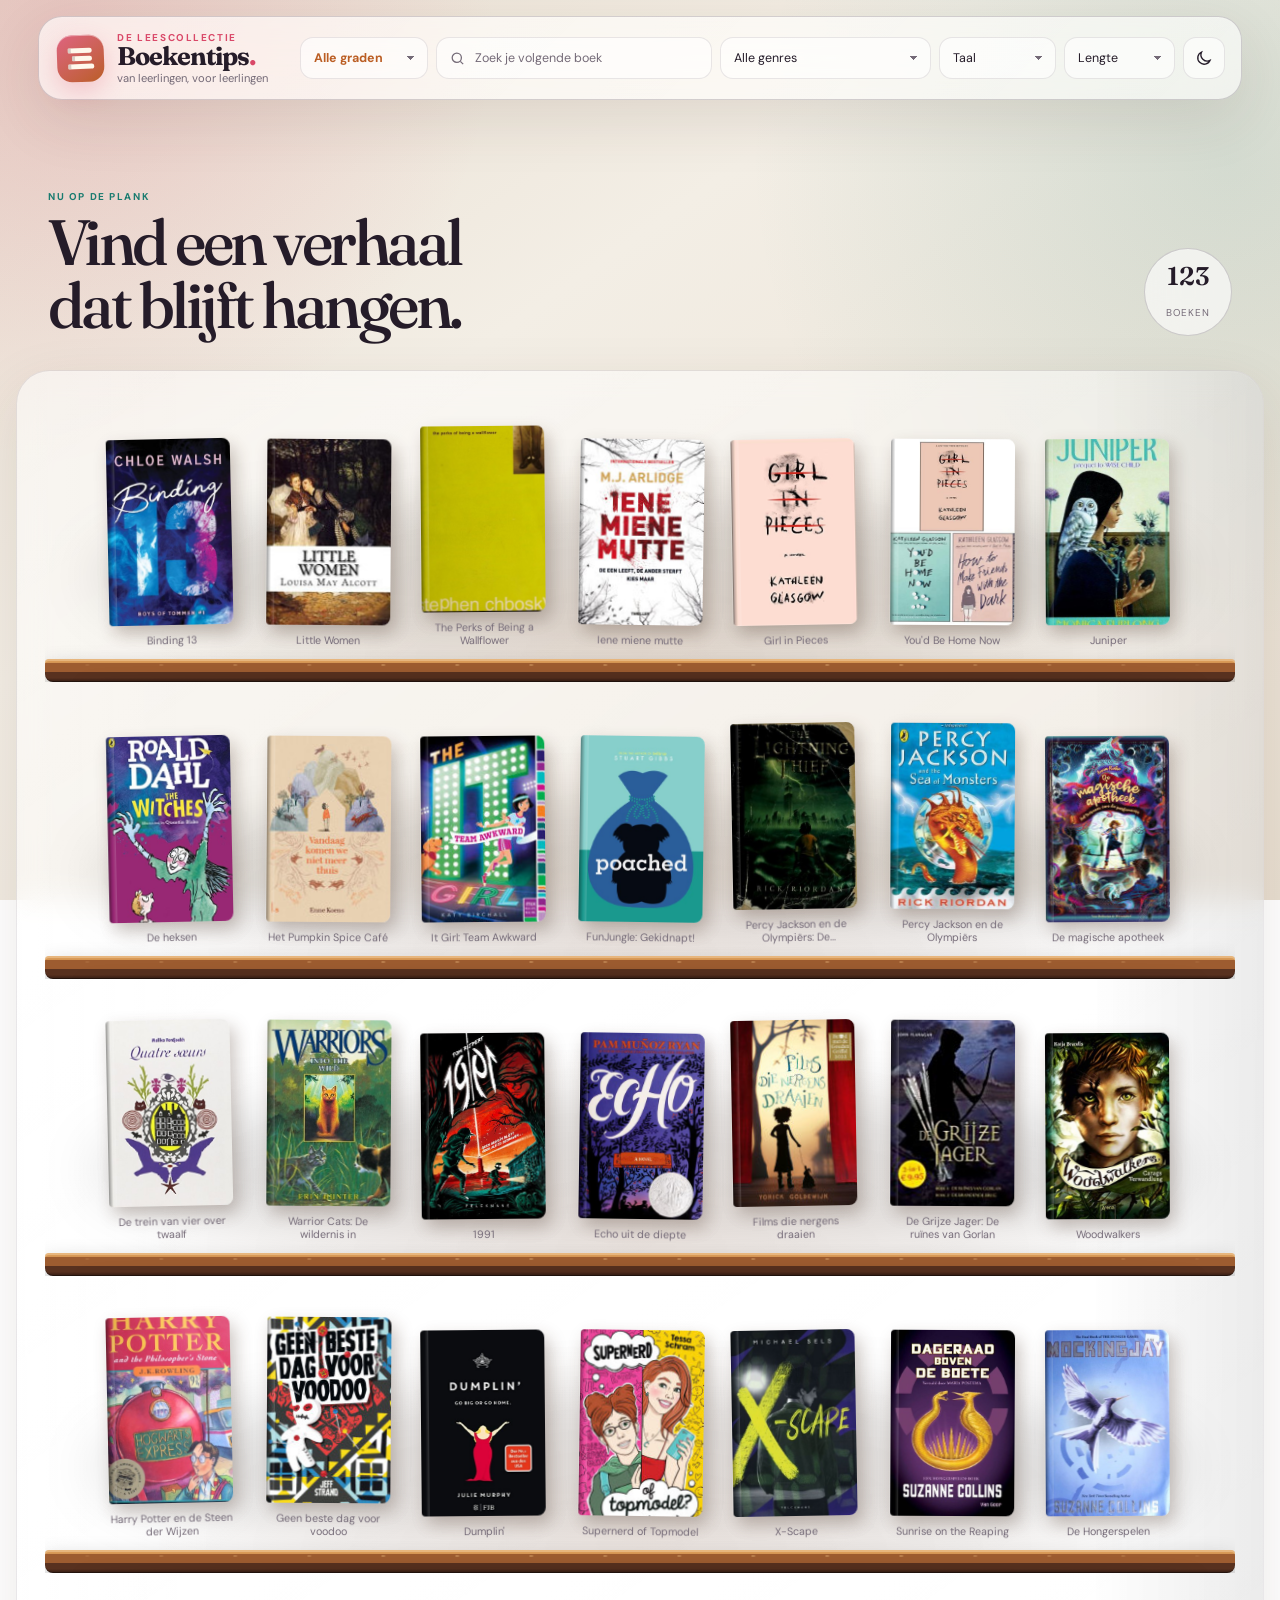
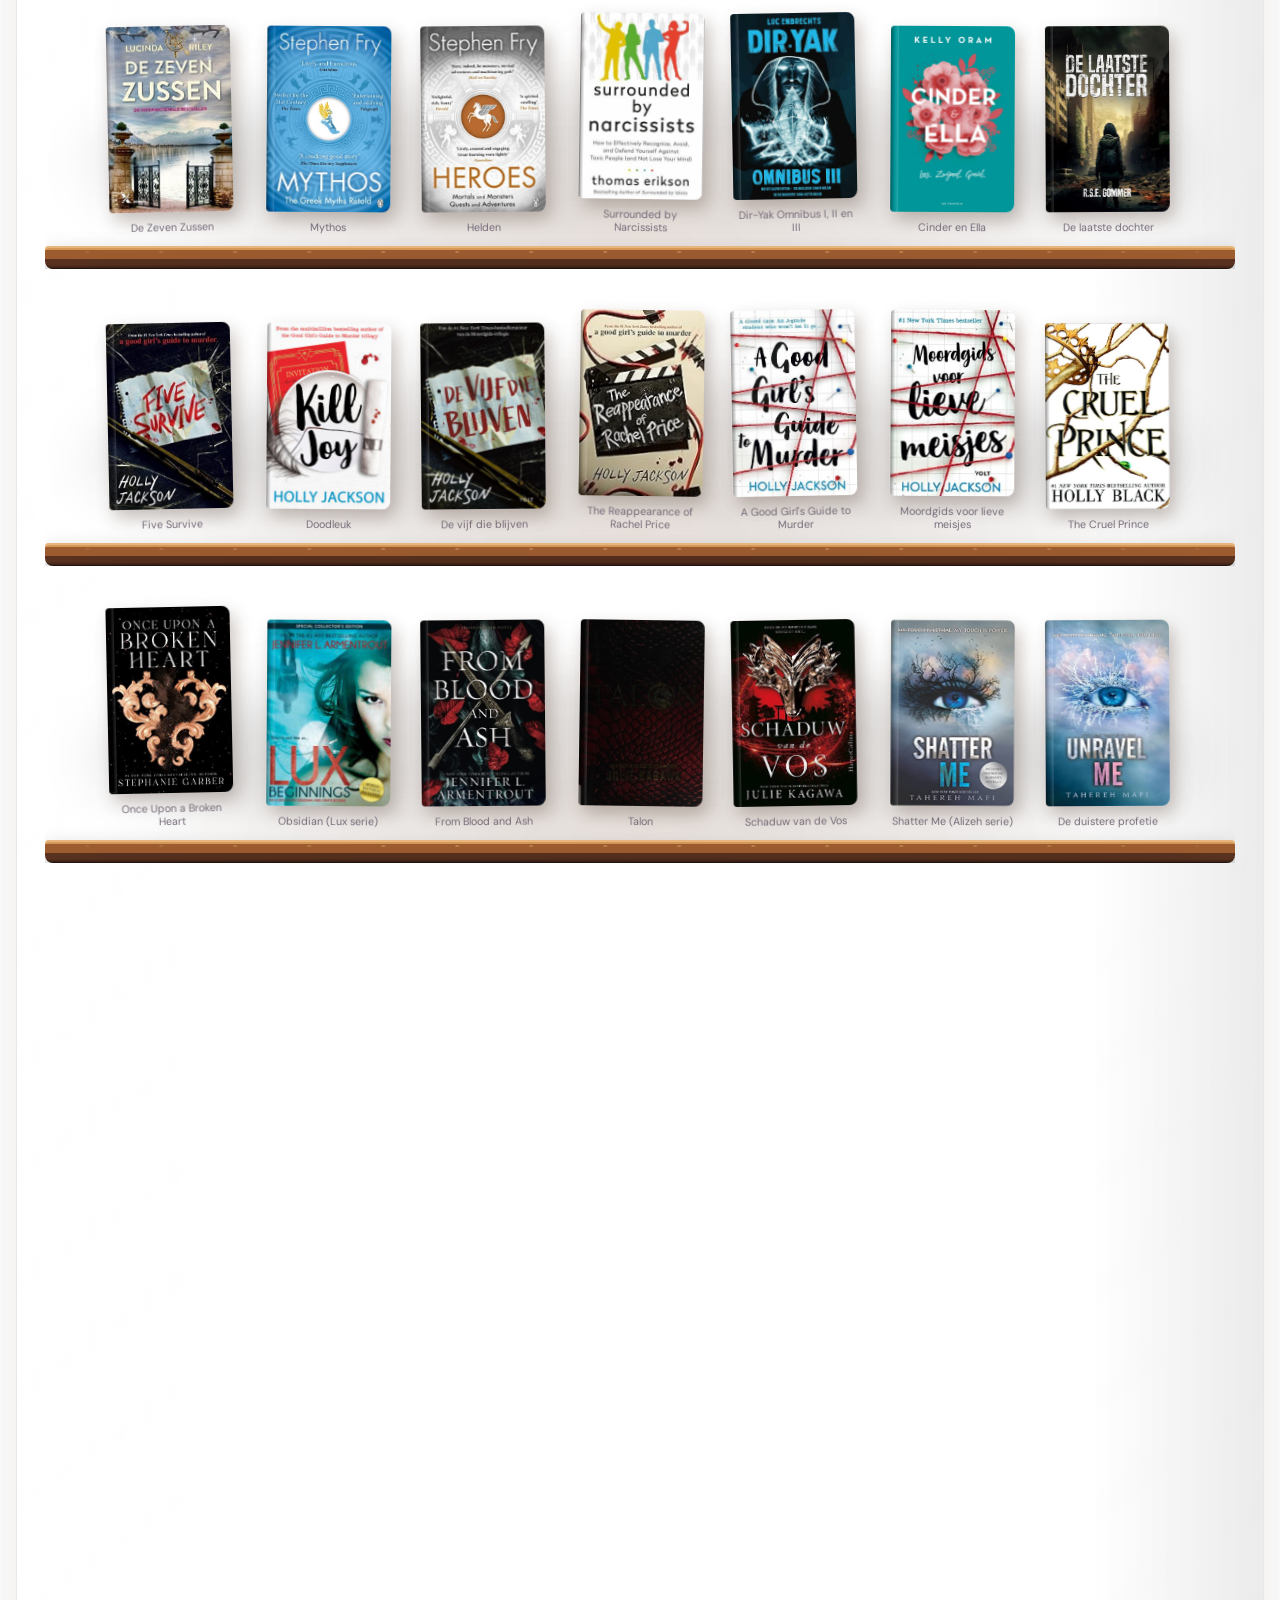
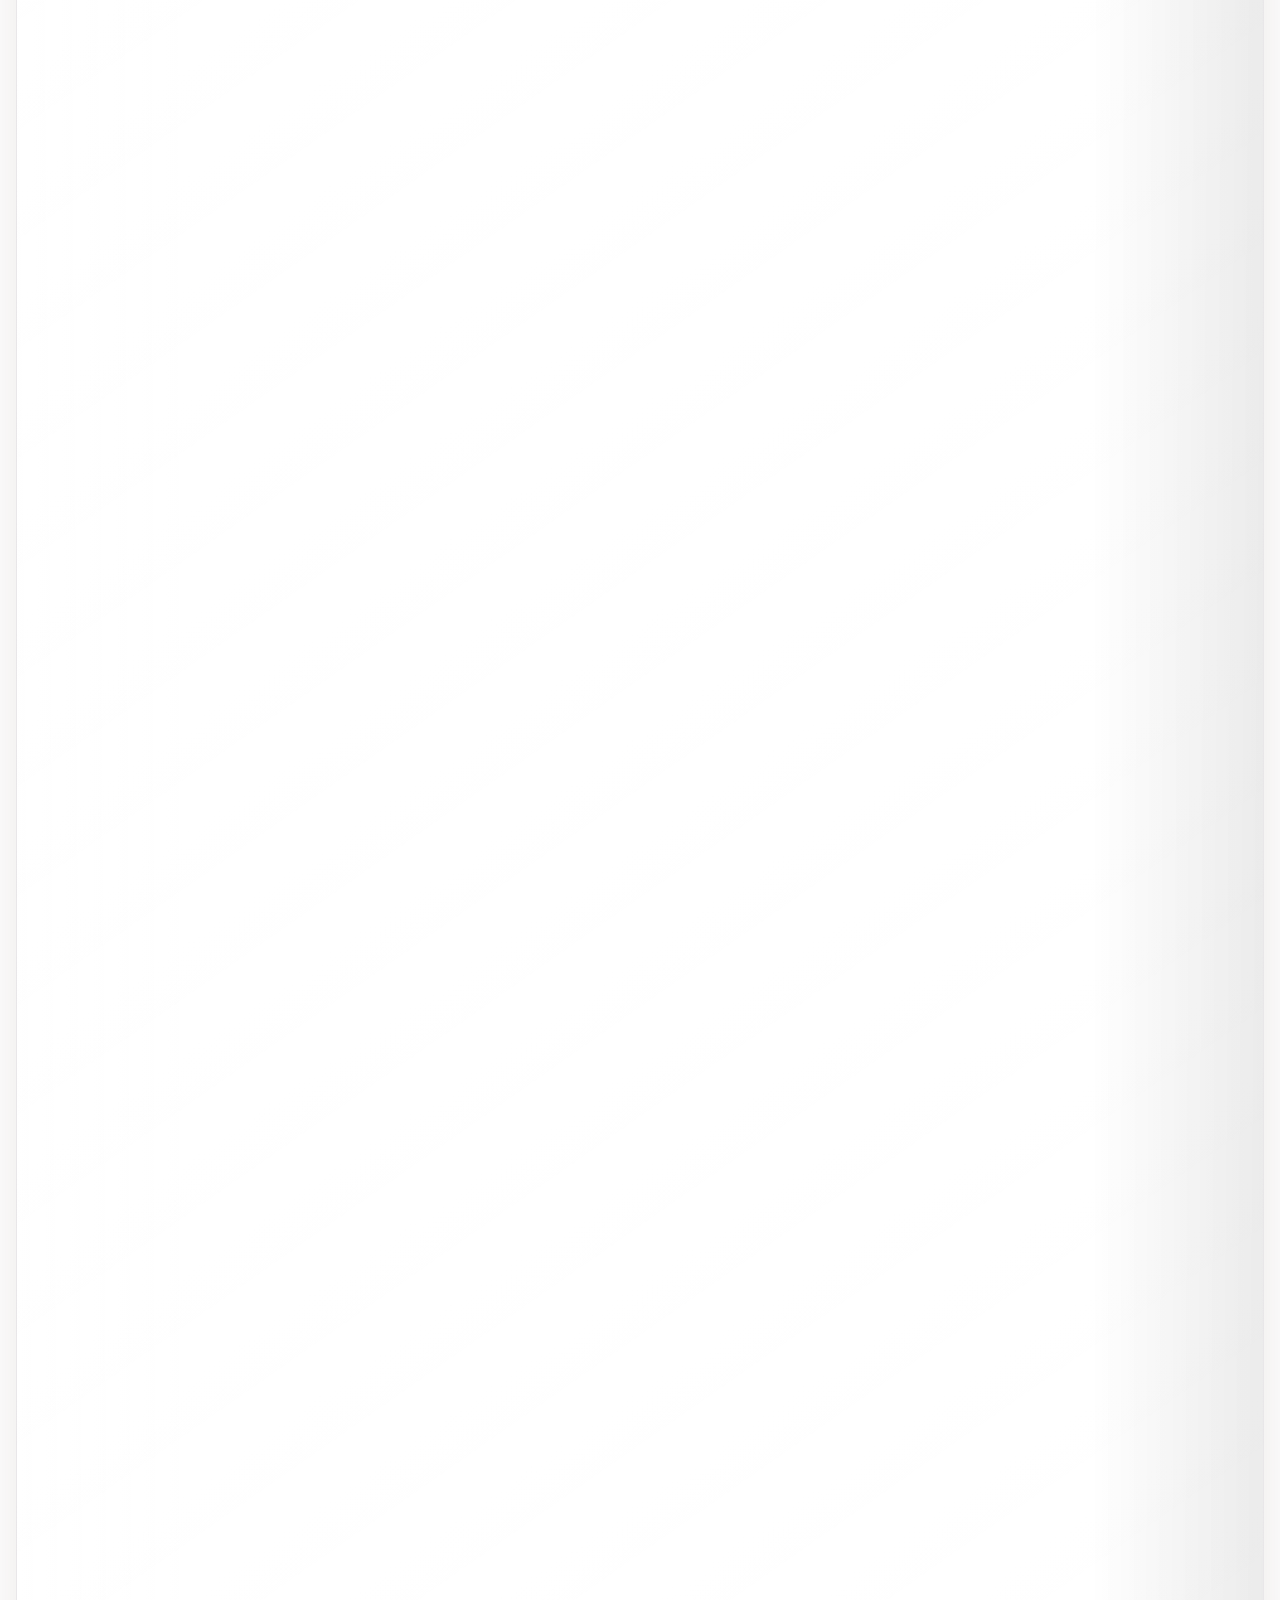
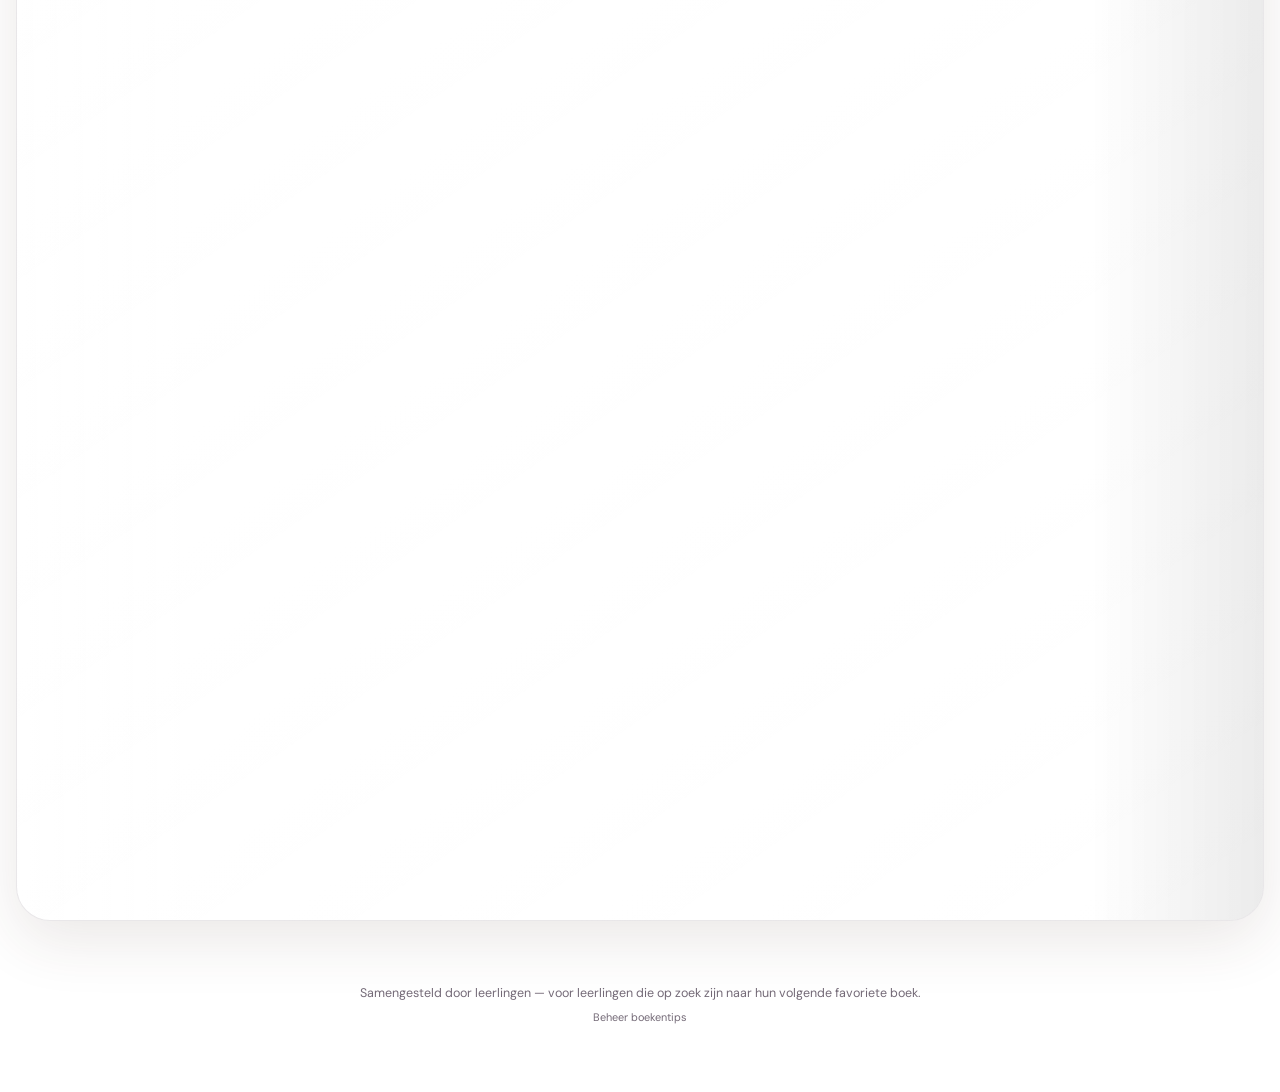
==== commit 8d563d8a: "Mobile layout fix" ====
--- a/index.html
+++ b/index.html
@@ -6,7 +6,7 @@
     <title>Boekentips van leerlingen voor leerlingen</title>
     <link rel="preconnect" href="https://fonts.googleapis.com">
     <link href="https://fonts.googleapis.com/css2?family=DM+Sans:wght@400;500;600;700&family=Fraunces:opsz,wght@9..144,500;9..144,650&display=swap" rel="stylesheet">
-    <link rel="stylesheet" href="style.css">
+    <link rel="stylesheet" href="style.css?v=20280622-2">
 </head>
 <body>
     <header class="site-header">
@@ -125,6 +125,6 @@
     </footer>
 
     <script src="data/books.js"></script>
-    <script src="app.js"></script>
+    <script src="app.js?v=20280622-2"></script>
 </body>
 </html>
--- a/style.css
+++ b/style.css
@@ -156,7 +156,7 @@
 .bookshelf::before { content: ''; position: absolute; inset: 0; pointer-events: none; background: linear-gradient(90deg, rgba(255,255,255,.045), transparent 14%, transparent 86%, rgba(0,0,0,.08)); }
 .shelf-row { position: relative; width: 100%; padding-top: 5px; content-visibility: auto; contain-intrinsic-size: 275px; }
 .shelf-row + .shelf-row { margin-top: 18px; }
-.shelf-books { position: relative; display: flex; align-items: flex-end; justify-content: center; flex-wrap: wrap; gap: clamp(18px, 2.5vw, 34px); min-height: 234px; padding: 18px 24px 12px; border-radius: 22px 22px 3px 3px; background: radial-gradient(ellipse at 50% 95%, color-mix(in srgb, var(--accent) 8%, transparent), transparent 60%); }
+.shelf-books { position: relative; display: flex; align-items: flex-end; justify-content: center; flex-wrap: nowrap; gap: clamp(18px, 2.5vw, 34px); min-height: 234px; padding: 18px 24px 12px; border-radius: 22px 22px 3px 3px; background: radial-gradient(ellipse at 50% 95%, color-mix(in srgb, var(--accent) 8%, transparent), transparent 60%); }
 .shelf-books::after { content: ''; position: absolute; z-index: -1; inset: 34% 4% 0; background: rgba(0,0,0,.12); filter: blur(28px); border-radius: 50%; }
 .shelf-plank { position: relative; z-index: 5; width: 100%; height: 23px; border-radius: 4px 4px 8px 8px; background: linear-gradient(180deg, var(--wood-top) 0 15%, var(--wood) 18% 56%, var(--wood-dark) 58% 82%, var(--wood-edge)); box-shadow: 0 11px 23px rgba(0,0,0,.3), inset 0 2px rgba(255,236,197,.35), inset 0 -1px rgba(0,0,0,.35); }
 .shelf-plank::before { content: ''; position: absolute; inset: 5px 12px auto; height: 2px; border-radius: 50%; opacity: .32; background: repeating-linear-gradient(90deg, transparent 0 28px, #f4c487 29px 31px, transparent 33px 74px); }
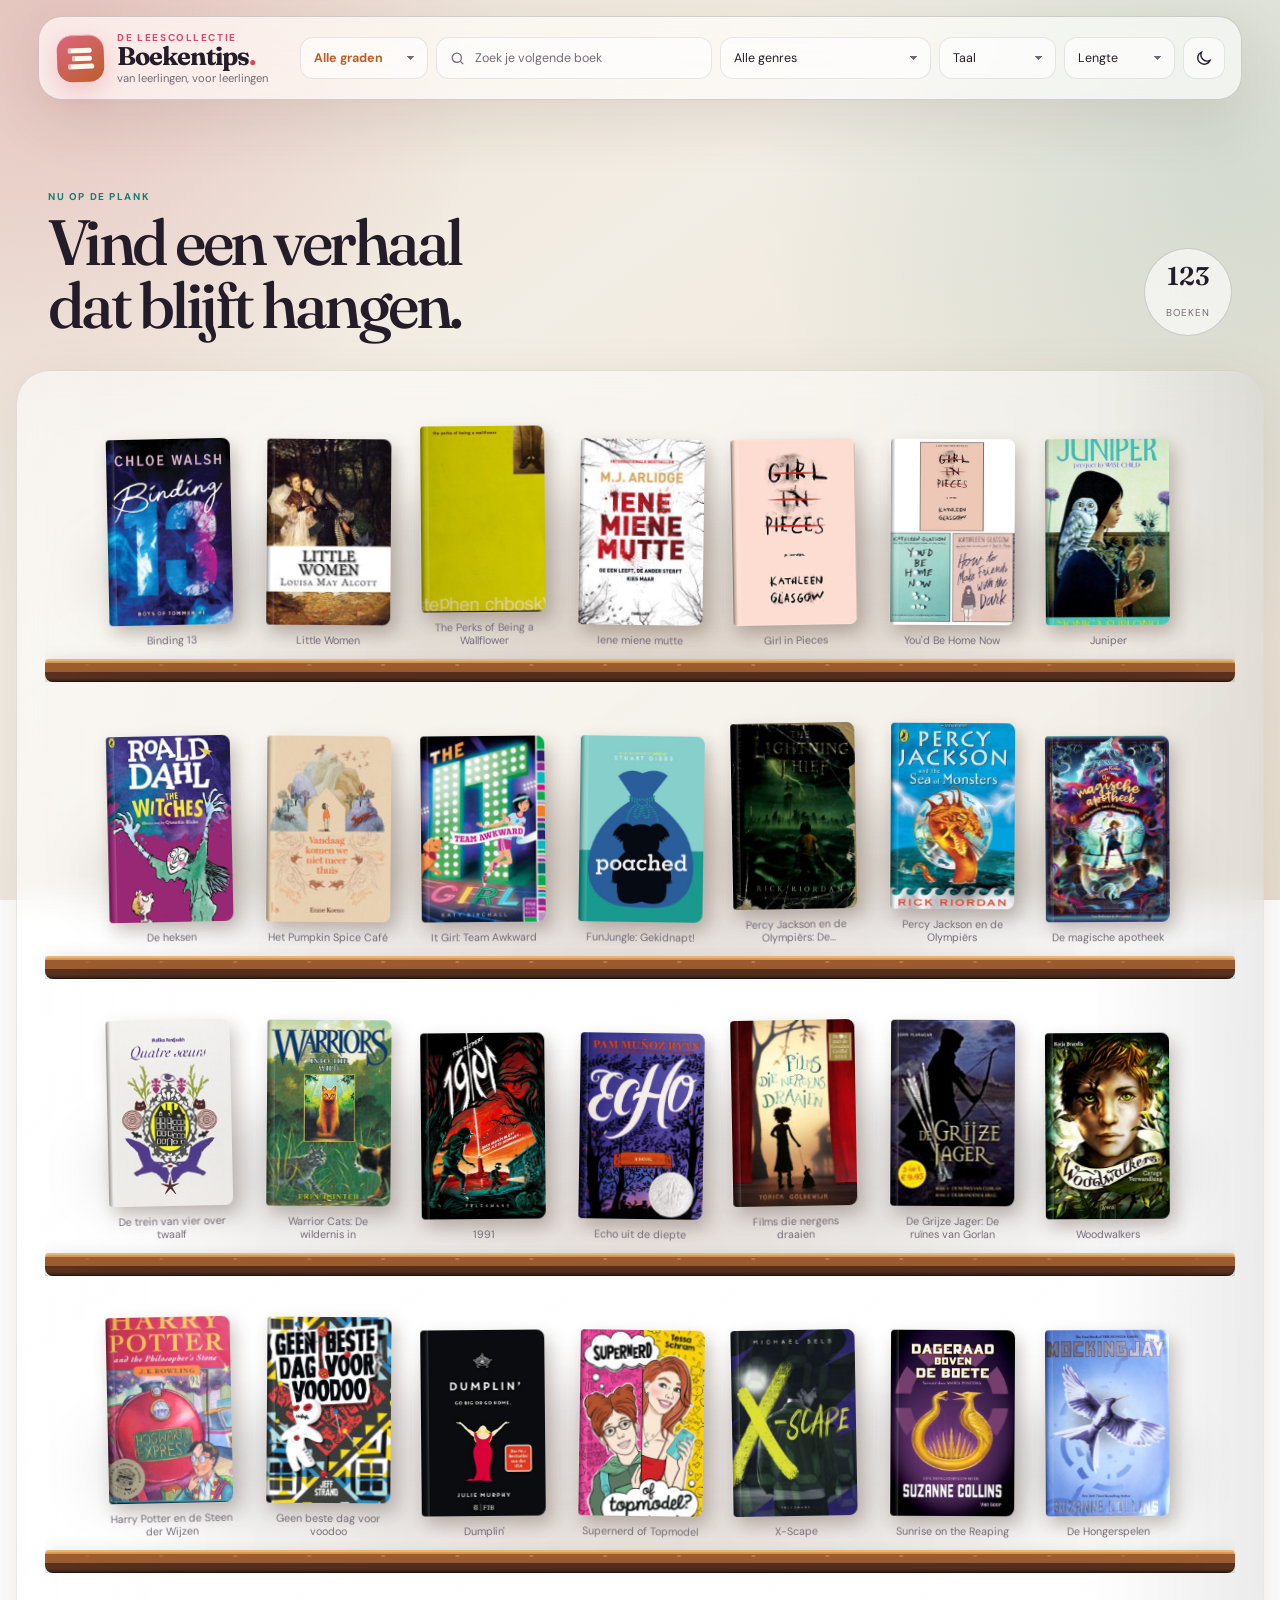
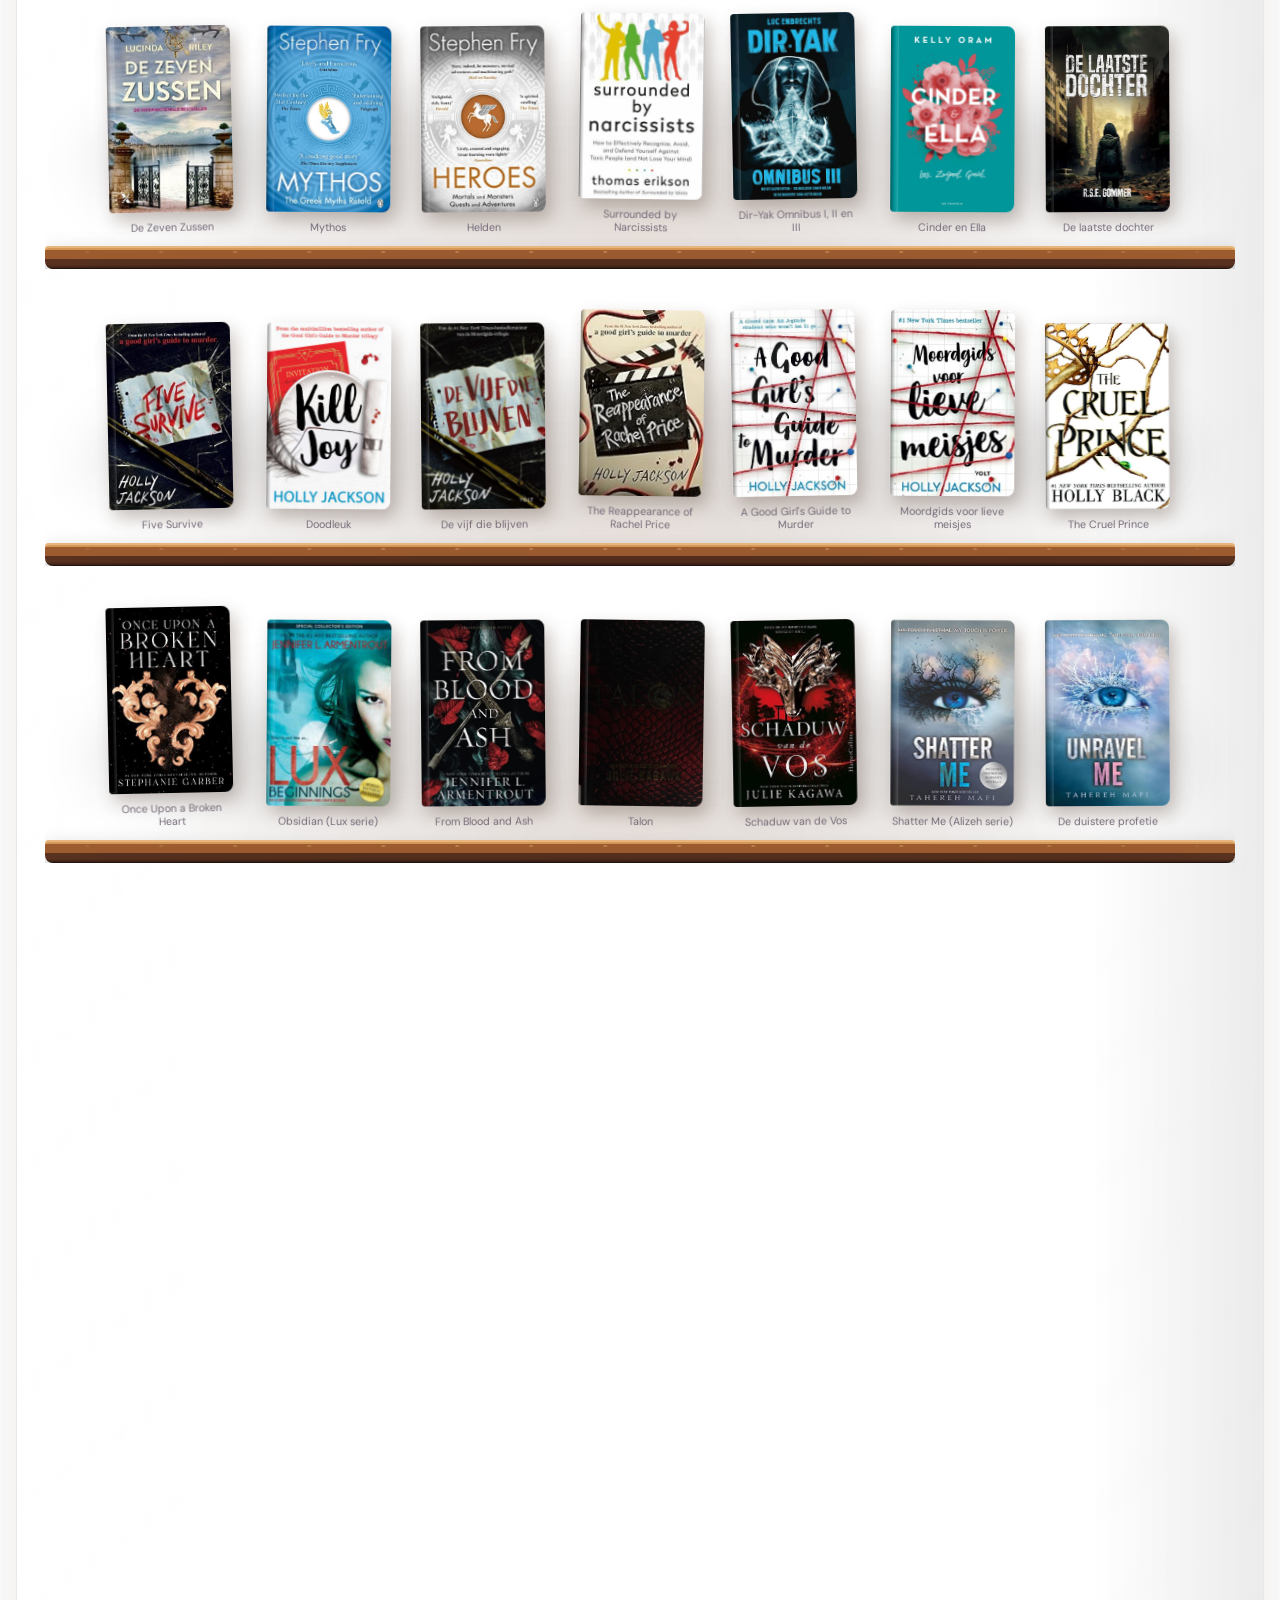
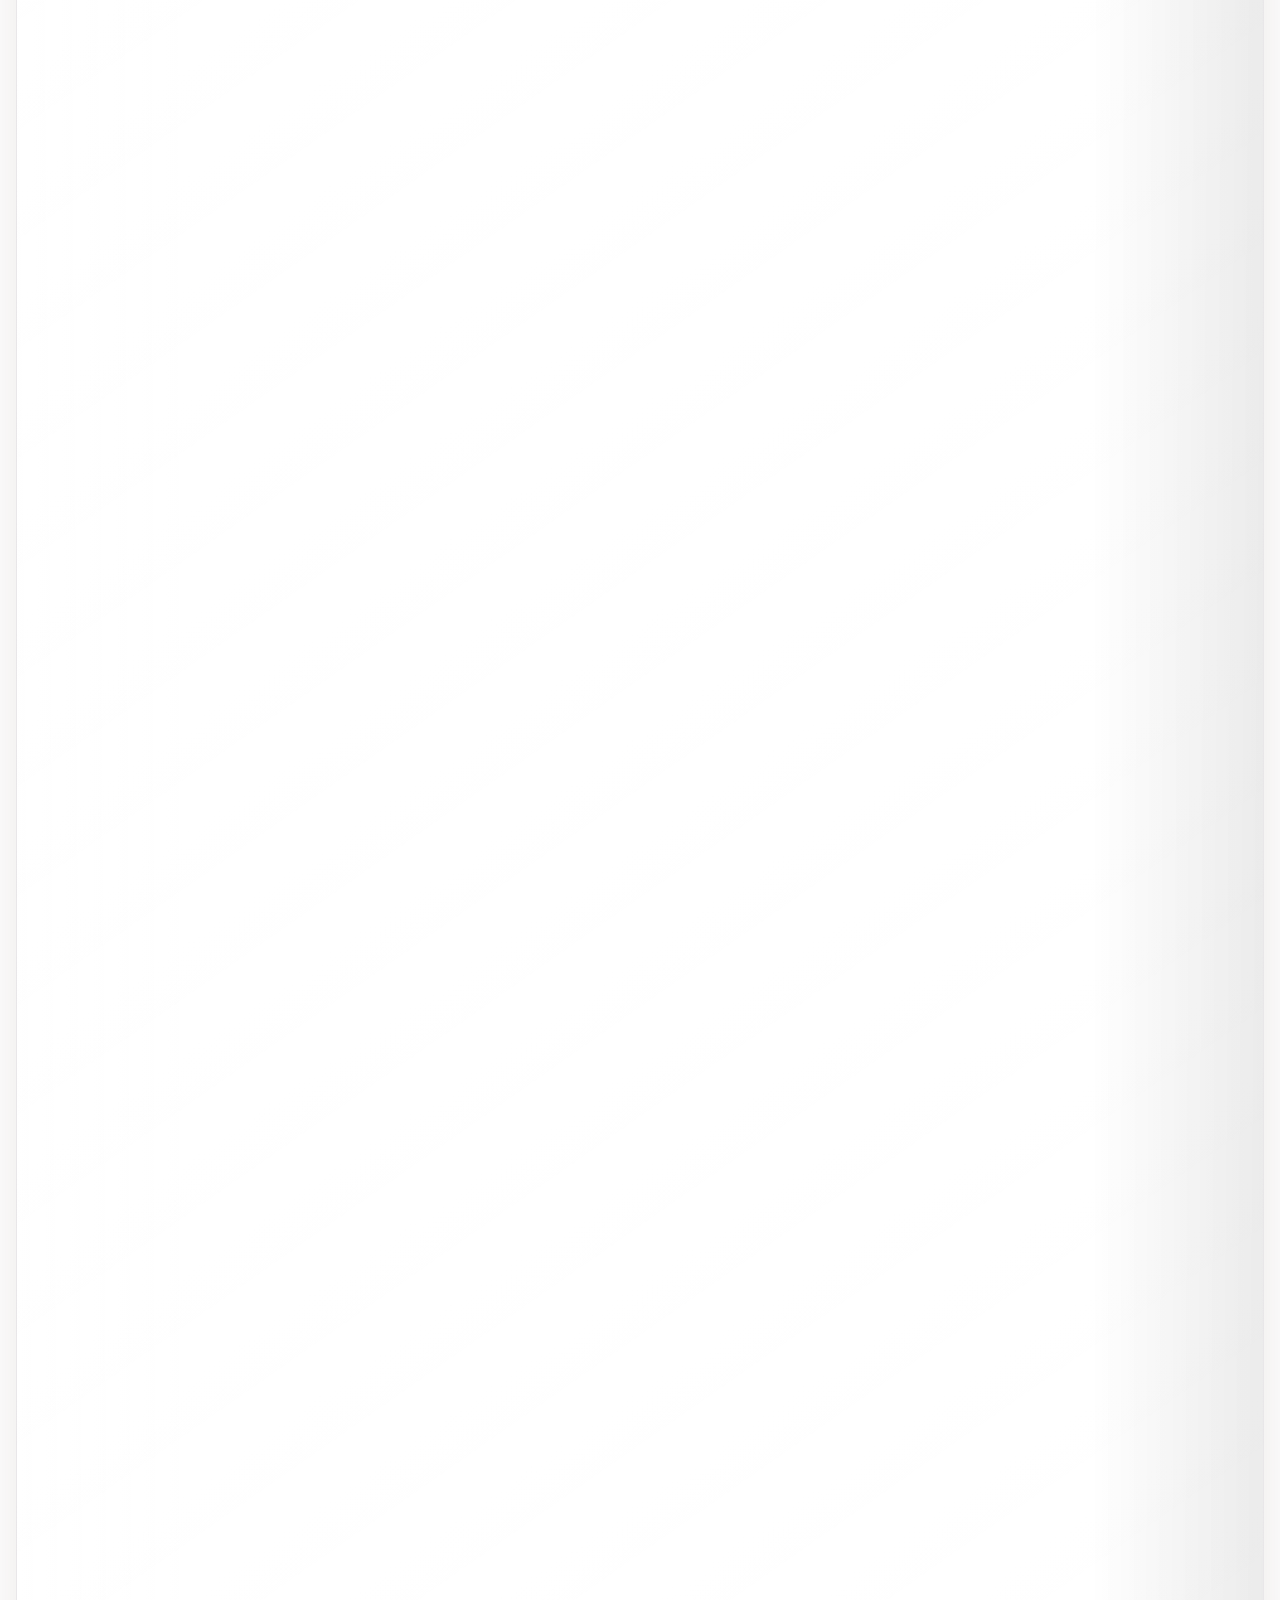
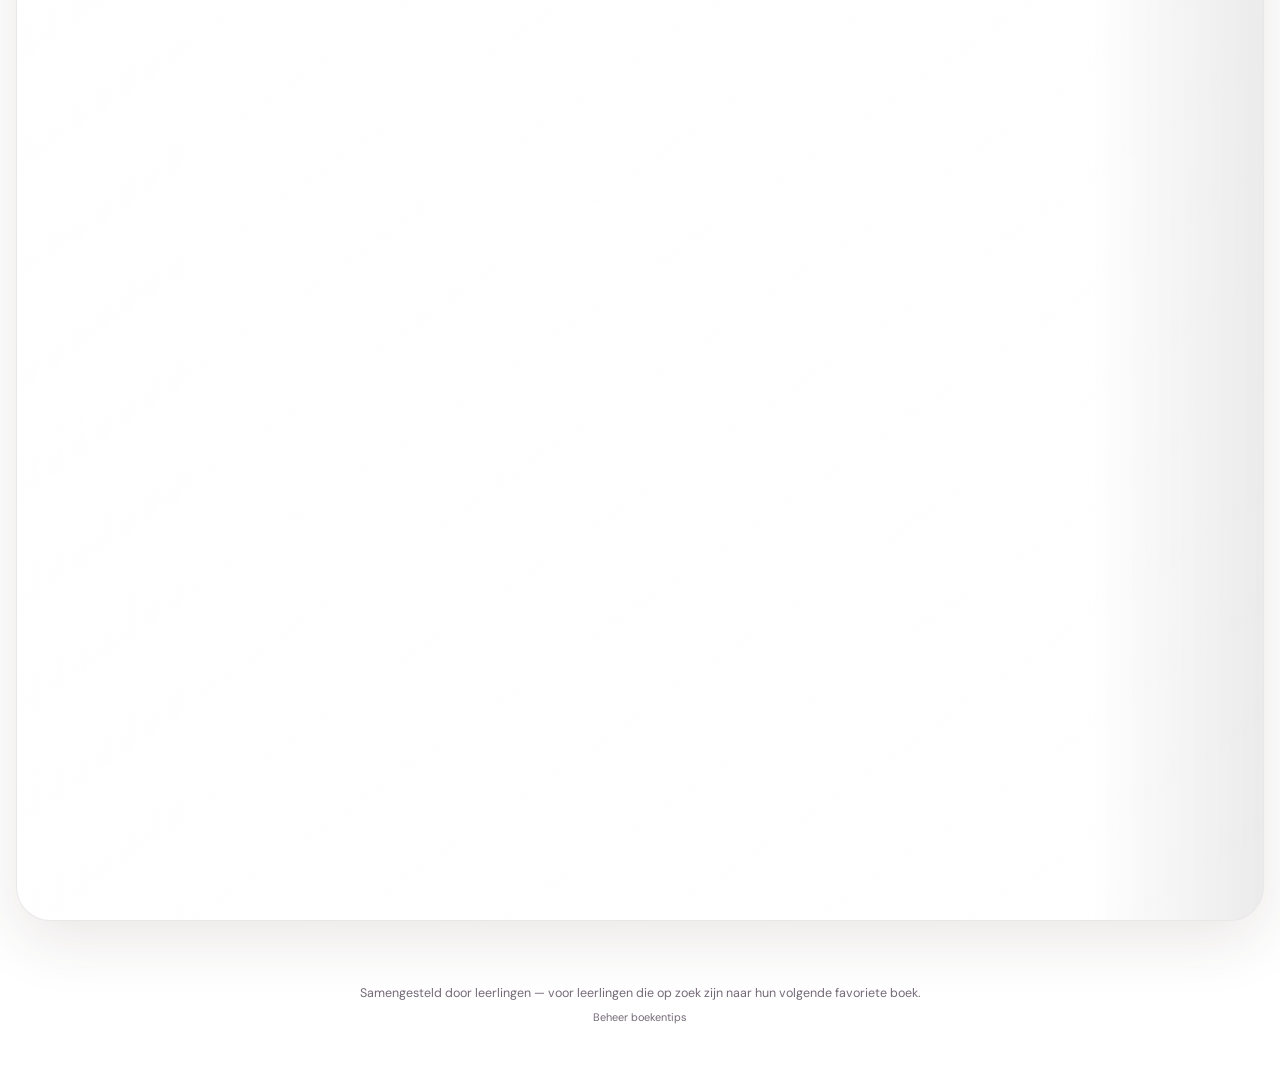
==== commit 372ebcd5: "Keep all desktop filters on mobile" ====
--- a/index.html
+++ b/index.html
@@ -6,7 +6,7 @@
     <title>Boekentips van leerlingen voor leerlingen</title>
     <link rel="preconnect" href="https://fonts.googleapis.com">
     <link href="https://fonts.googleapis.com/css2?family=DM+Sans:wght@400;500;600;700&family=Fraunces:opsz,wght@9..144,500;9..144,650&display=swap" rel="stylesheet">
-    <link rel="stylesheet" href="style.css?v=20280622-2">
+    <link rel="stylesheet" href="style.css?v=20280622-4">
 </head>
 <body>
     <header class="site-header">
@@ -35,10 +35,10 @@
             <label class="filter-field"><span class="sr-only">Genre</span><select id="genre-filter">
                 <option value="">Alle genres</option>
             </select></label>
-            <label class="filter-field compact-filter"><span class="sr-only">Oorspronkelijke taal</span><select id="language-filter">
+            <label class="filter-field compact-filter language-filter"><span class="sr-only">Oorspronkelijke taal</span><select id="language-filter">
                 <option value="">Taal</option>
             </select></label>
-            <label class="filter-field compact-filter"><span class="sr-only">Aantal pagina's</span><select id="pages-filter">
+            <label class="filter-field compact-filter pages-filter"><span class="sr-only">Aantal pagina's</span><select id="pages-filter">
                 <option value="">Lengte</option>
                 <option value="0-199">&lt; 200</option>
                 <option value="200-300">200 – 300</option>
--- a/style.css
+++ b/style.css
@@ -231,7 +231,6 @@
     .filters { justify-content: stretch; }
     .search-field { min-width: calc(100% - 50px); }
     .filter-field { min-width: calc(50% - 4px); }
-    .compact-filter { display: none; }
     .bookshelf-container { width: calc(100% - 20px); margin-top: 42px; }
     .collection-intro { align-items: center; margin-bottom: 24px; }
     .collection-intro h2 { font-size: clamp(2rem,10vw,3.2rem); }
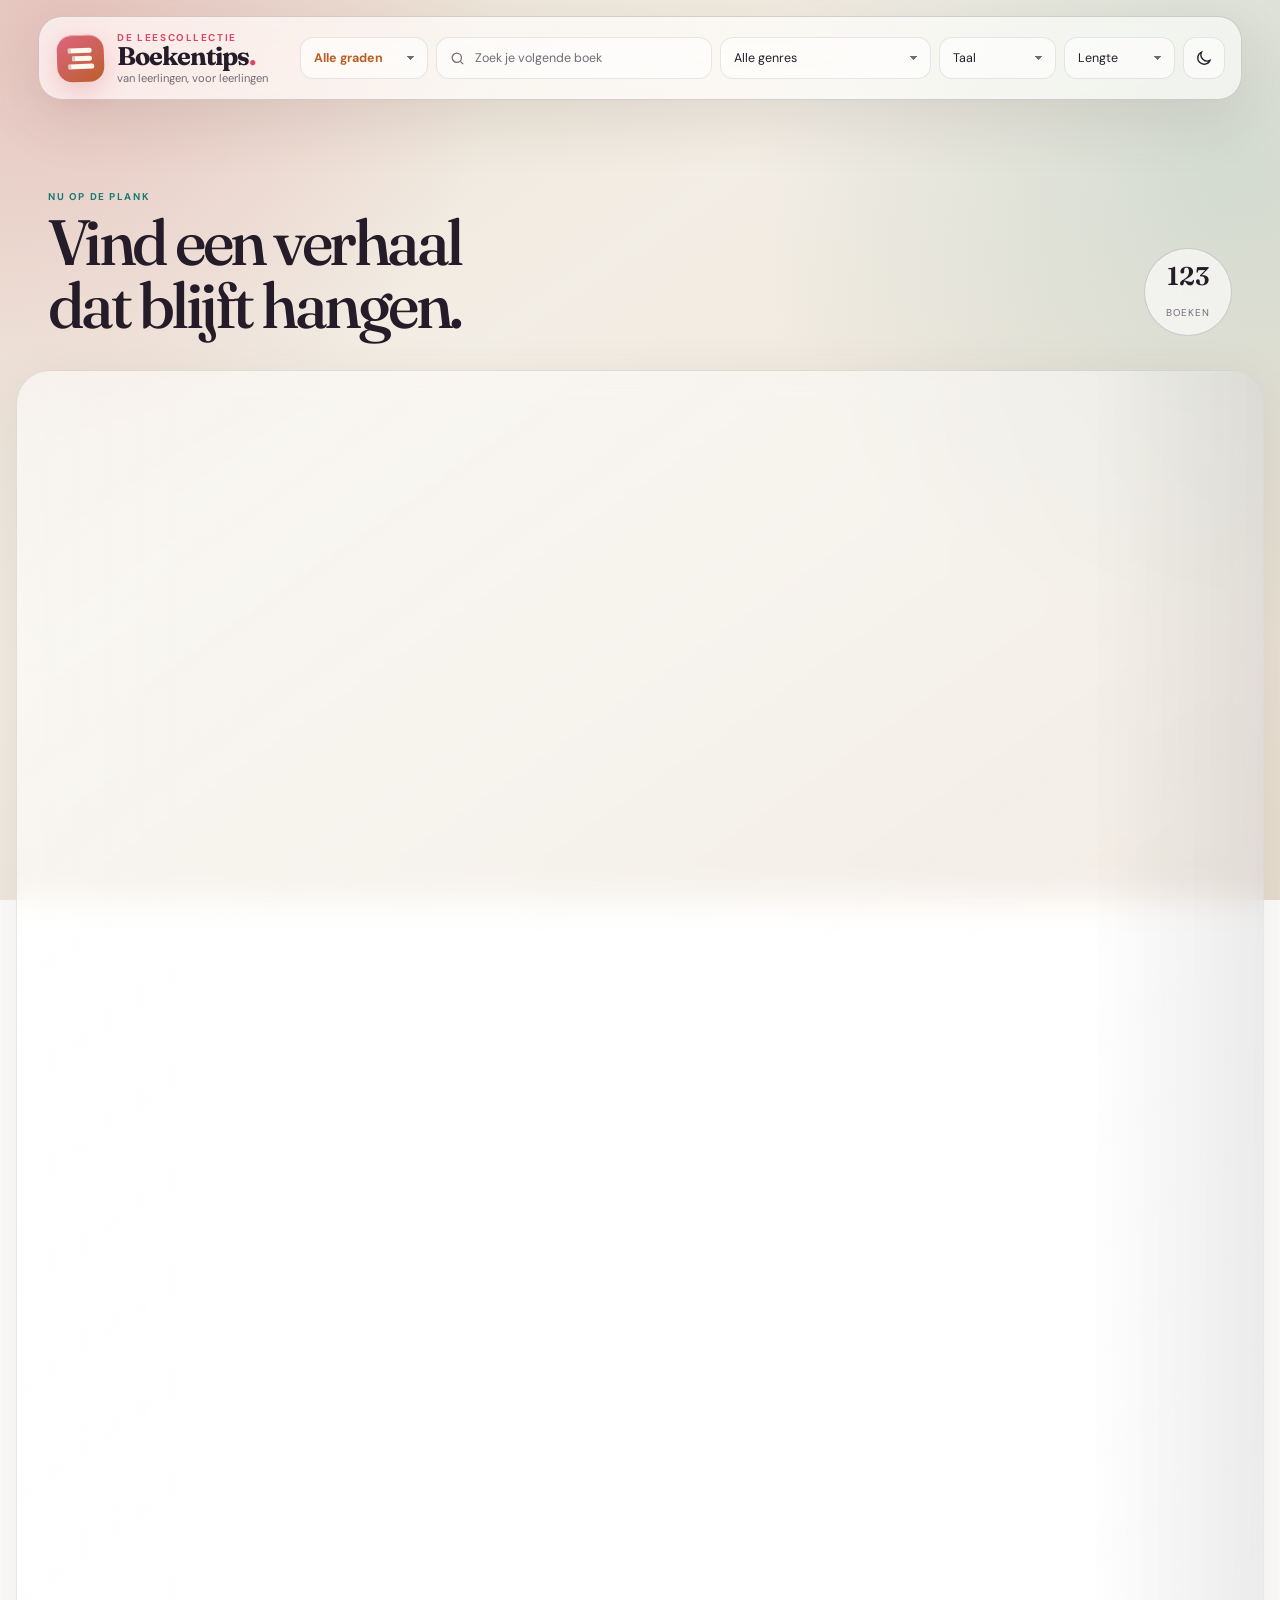
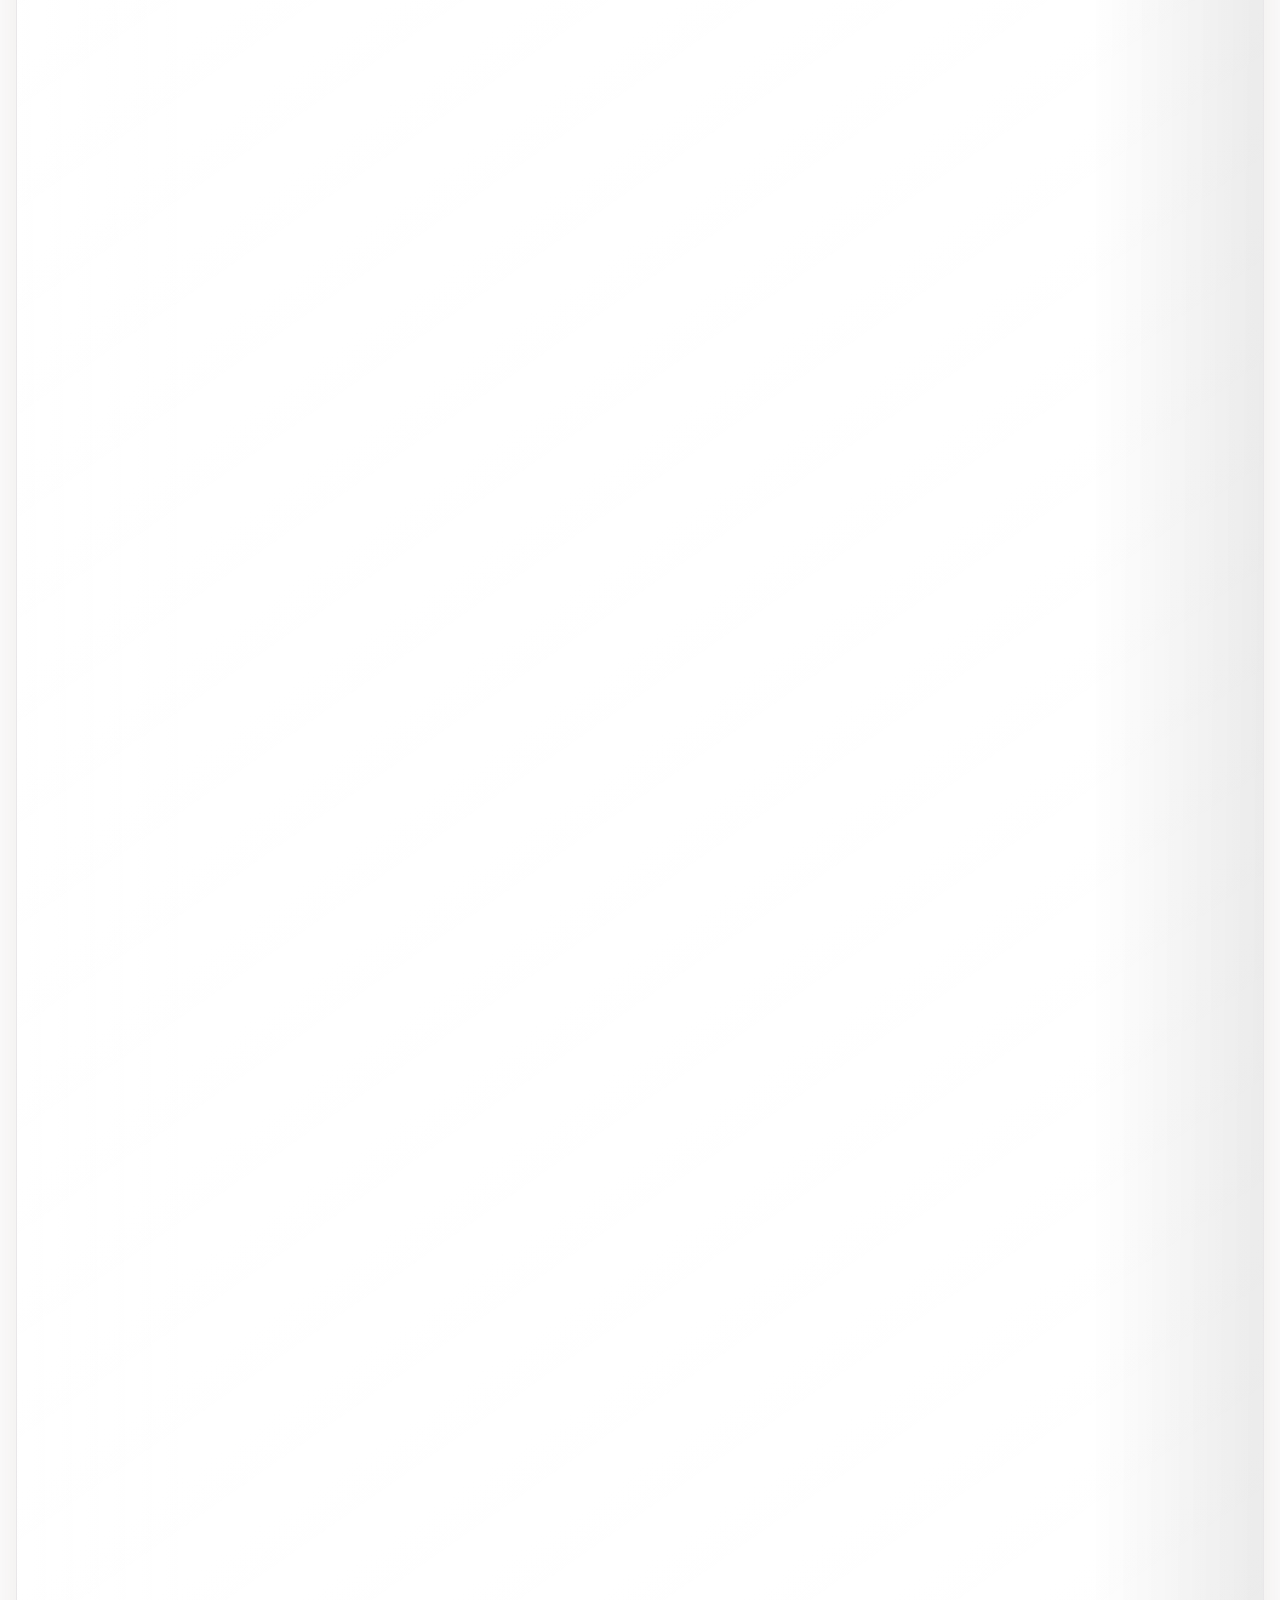
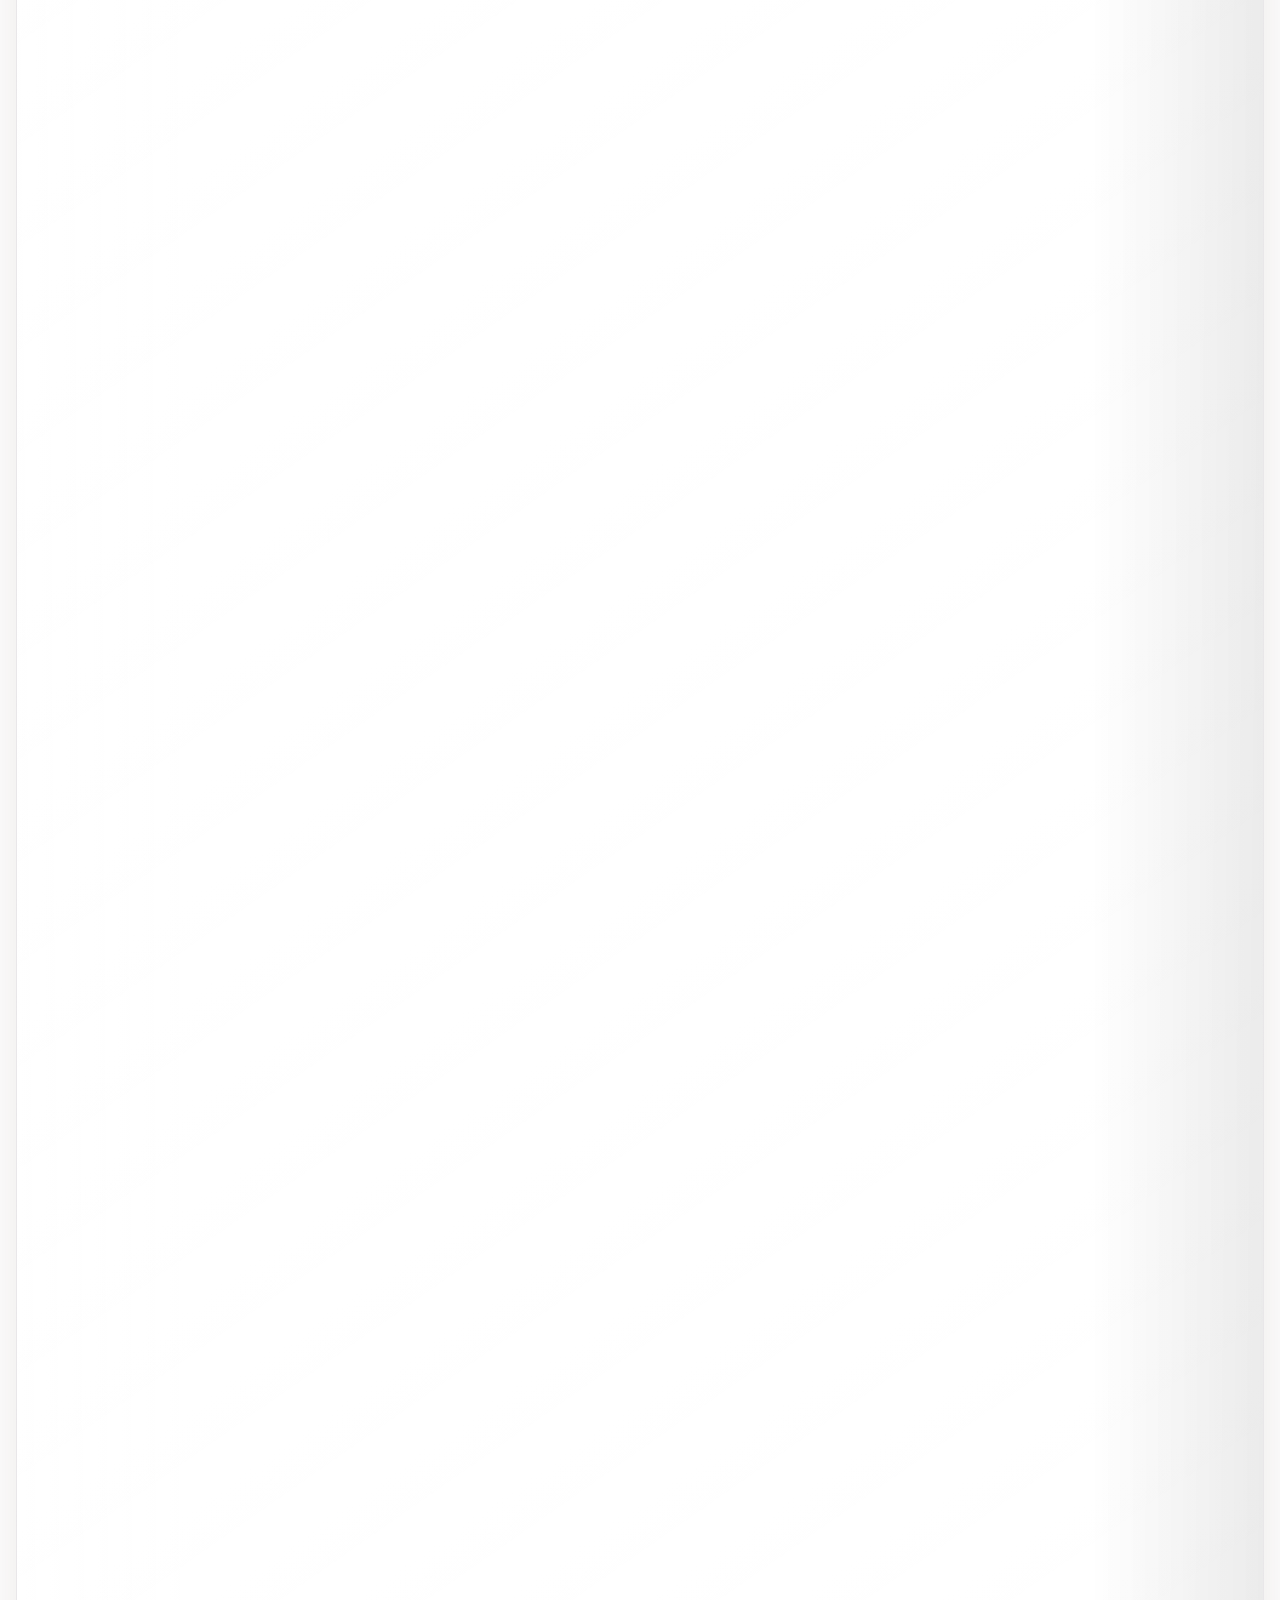
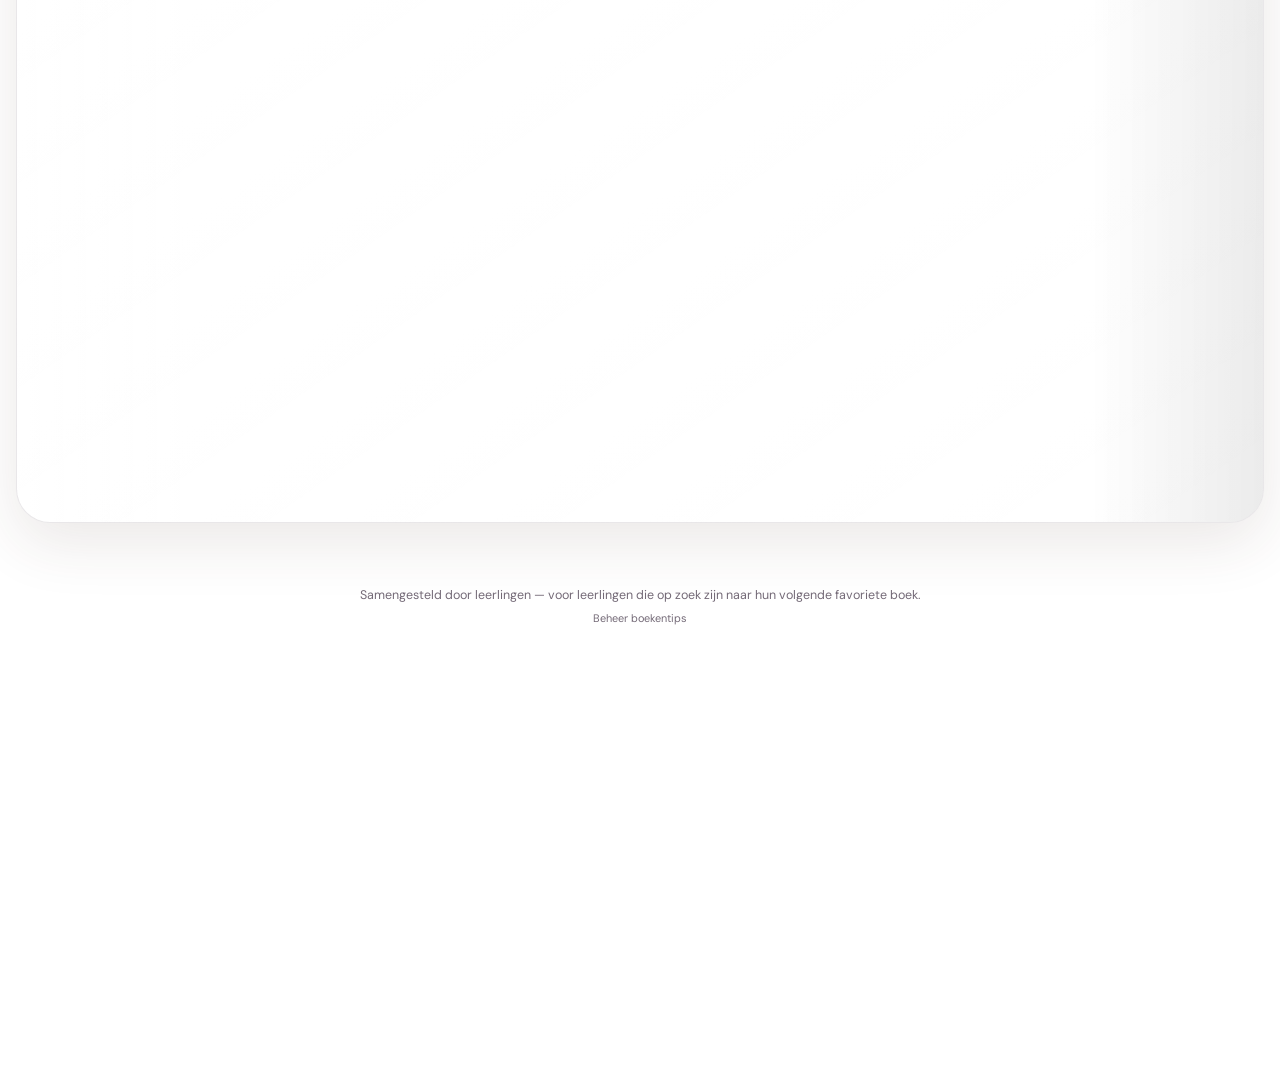
==== commit f5bdbffc: "Mobile improvements" ====
--- a/index.html
+++ b/index.html
@@ -6,7 +6,7 @@
     <title>Boekentips van leerlingen voor leerlingen</title>
     <link rel="preconnect" href="https://fonts.googleapis.com">
     <link href="https://fonts.googleapis.com/css2?family=DM+Sans:wght@400;500;600;700&family=Fraunces:opsz,wght@9..144,500;9..144,650&display=swap" rel="stylesheet">
-    <link rel="stylesheet" href="style.css?v=20280622-4">
+    <link rel="stylesheet" href="style.css?v=20280622-5">
 </head>
 <body>
     <header class="site-header">
@@ -125,6 +125,6 @@
     </footer>
 
     <script src="data/books.js"></script>
-    <script src="app.js?v=20280622-2"></script>
+    <script src="app.js?v=20280622-3"></script>
 </body>
 </html>
--- a/style.css
+++ b/style.css
@@ -179,6 +179,9 @@
 .modal-overlay.active { opacity: 1; visibility: visible; pointer-events: auto; backdrop-filter: blur(18px) saturate(130%); }
 .modal { position: relative; width: min(840px, 100%); max-height: min(780px, 88dvh); overflow: hidden; border: 1px solid var(--modal-hairline); border-radius: 30px; outline: 0; background: var(--modal-surface); box-shadow: 0 35px 100px rgba(0,0,0,.48), inset 0 1px rgba(255,255,255,.1); transform: translateY(20px) scale(.975); opacity: 0; transition: transform .3s cubic-bezier(.2,.8,.2,1), opacity .22s; backdrop-filter: blur(26px) saturate(145%); }
 .modal-overlay.active .modal { transform: none; opacity: 1; }
+.modal.is-swiping { transition: none; }
+.modal-overlay .modal.is-swipe-dismissing,
+.modal-overlay.active .modal.is-swipe-dismissing { transform: translateY(105%); opacity: .6; }
 .modal-handle { display: none; }
 .modal-close { position: absolute; z-index: 10; top: 1.15rem; right: 1.15rem; width: 44px; height: 44px; display: grid; place-items: center; border: 1px solid var(--modal-hairline); border-radius: 50%; color: var(--text); background: var(--modal-close-bg); box-shadow: 0 5px 20px rgba(0,0,0,.16); backdrop-filter: blur(18px); transition: .2s; }
 .modal-close:hover { transform: rotate(6deg) scale(1.05); }
@@ -244,6 +247,7 @@
     .shelf-plank { height: 20px; }
     .modal-overlay { align-items: flex-end; padding: 0; }
     .modal { width: 100%; max-width: none; height: min(94dvh,900px); max-height: none; border-width: 1px 0 0; border-radius: 30px 30px 0 0; transform: translateY(48px); }
+    .modal-overlay.active .modal.is-swiping { transform: translateY(var(--swipe-offset, 0)); }
     .modal-handle { display: block; position: absolute; z-index: 12; top: 10px; left: 50%; width: 38px; height: 5px; border-radius: 999px; background: rgba(255,255,255,.6); transform: translateX(-50%); }
     .modal-close { top: calc(1.25rem + env(safe-area-inset-top)); right: 1rem; width: 46px; height: 46px; }
     .modal-content { display: block; width: 100%; height: 100%; max-height: none; overflow-y: auto; }
